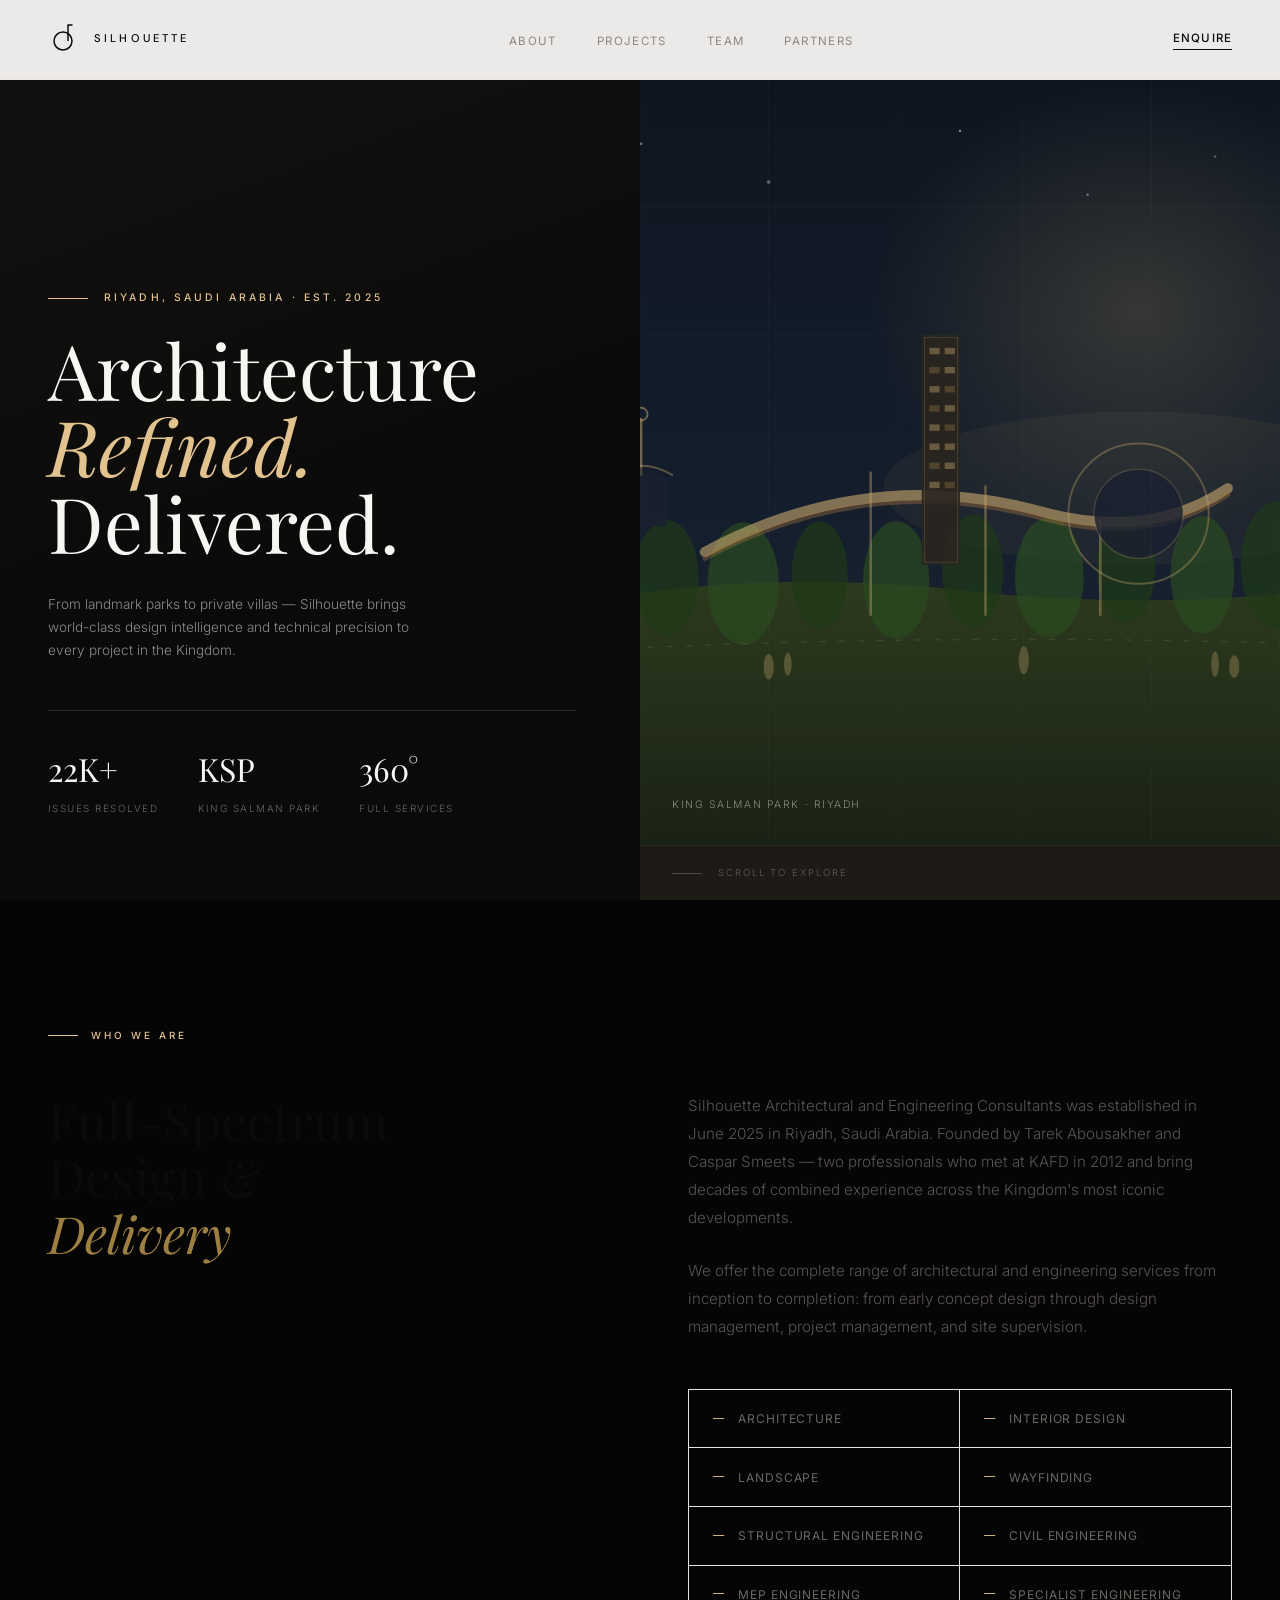
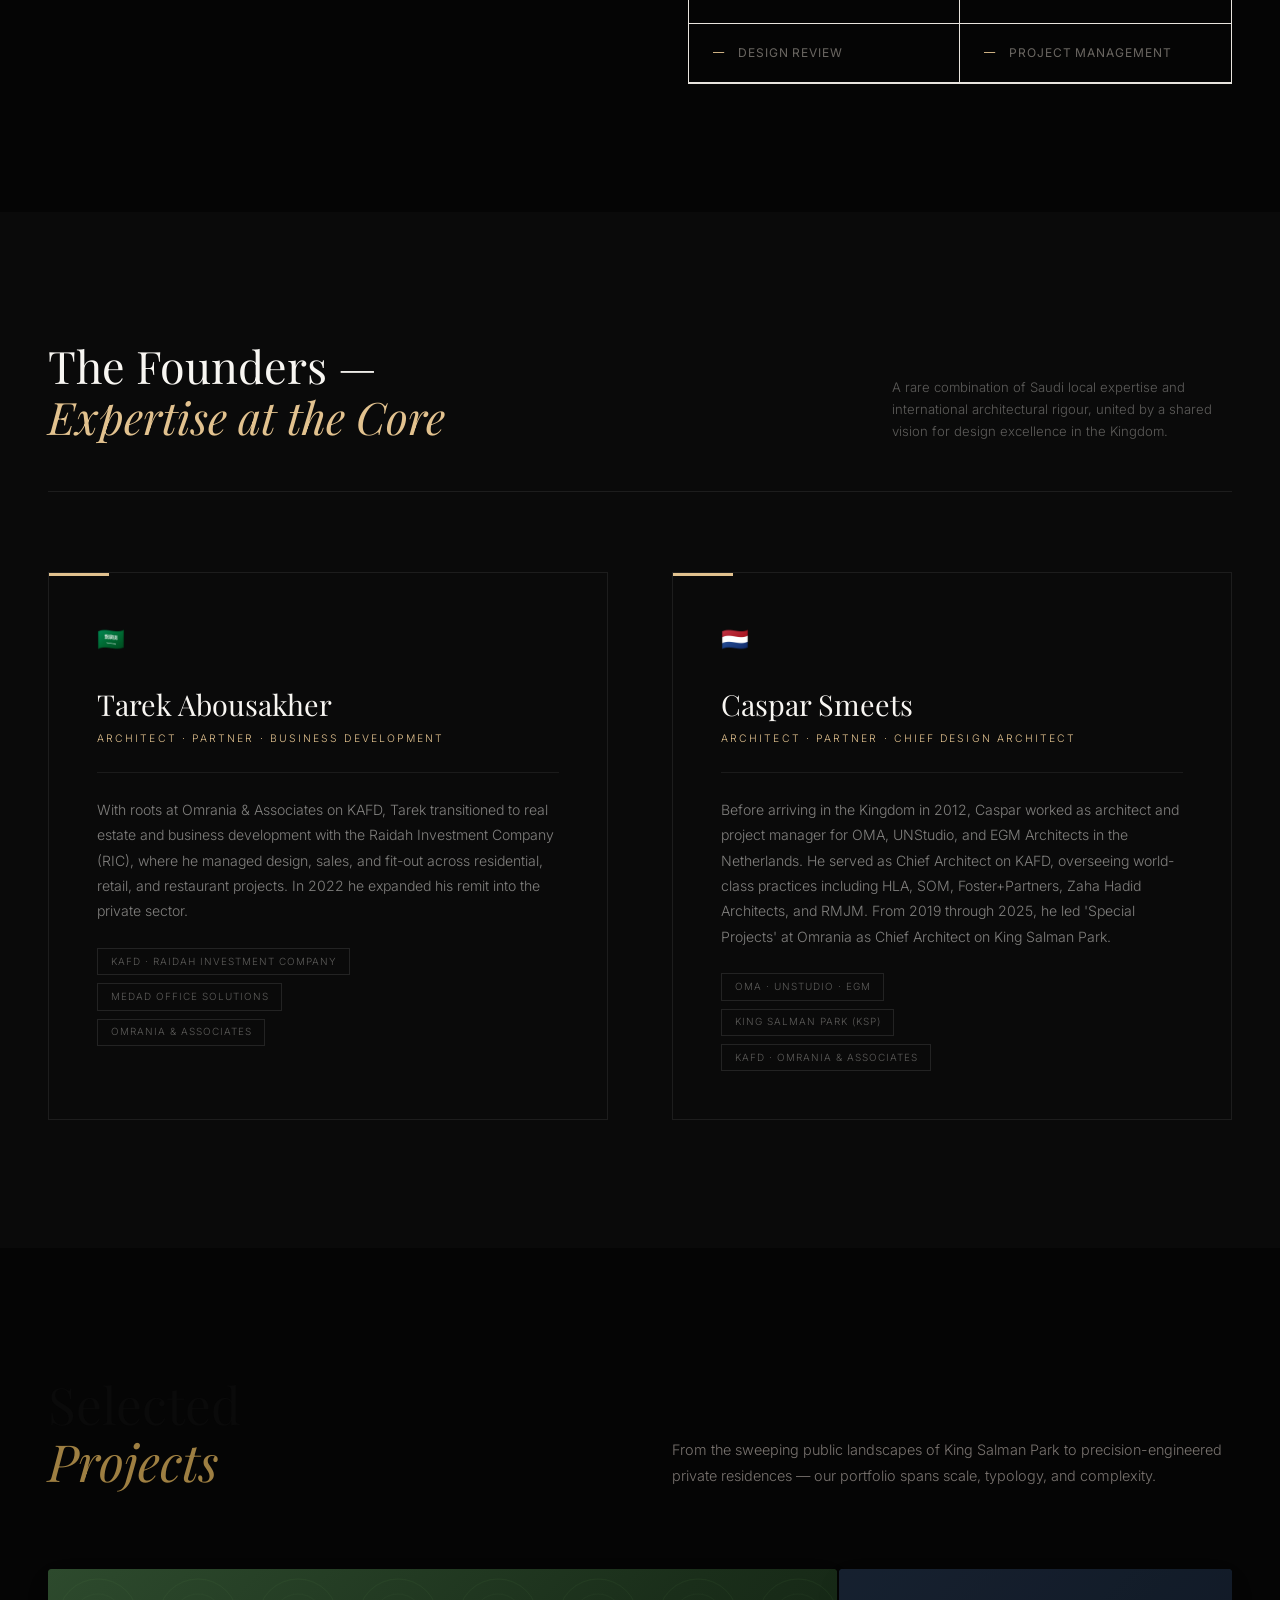
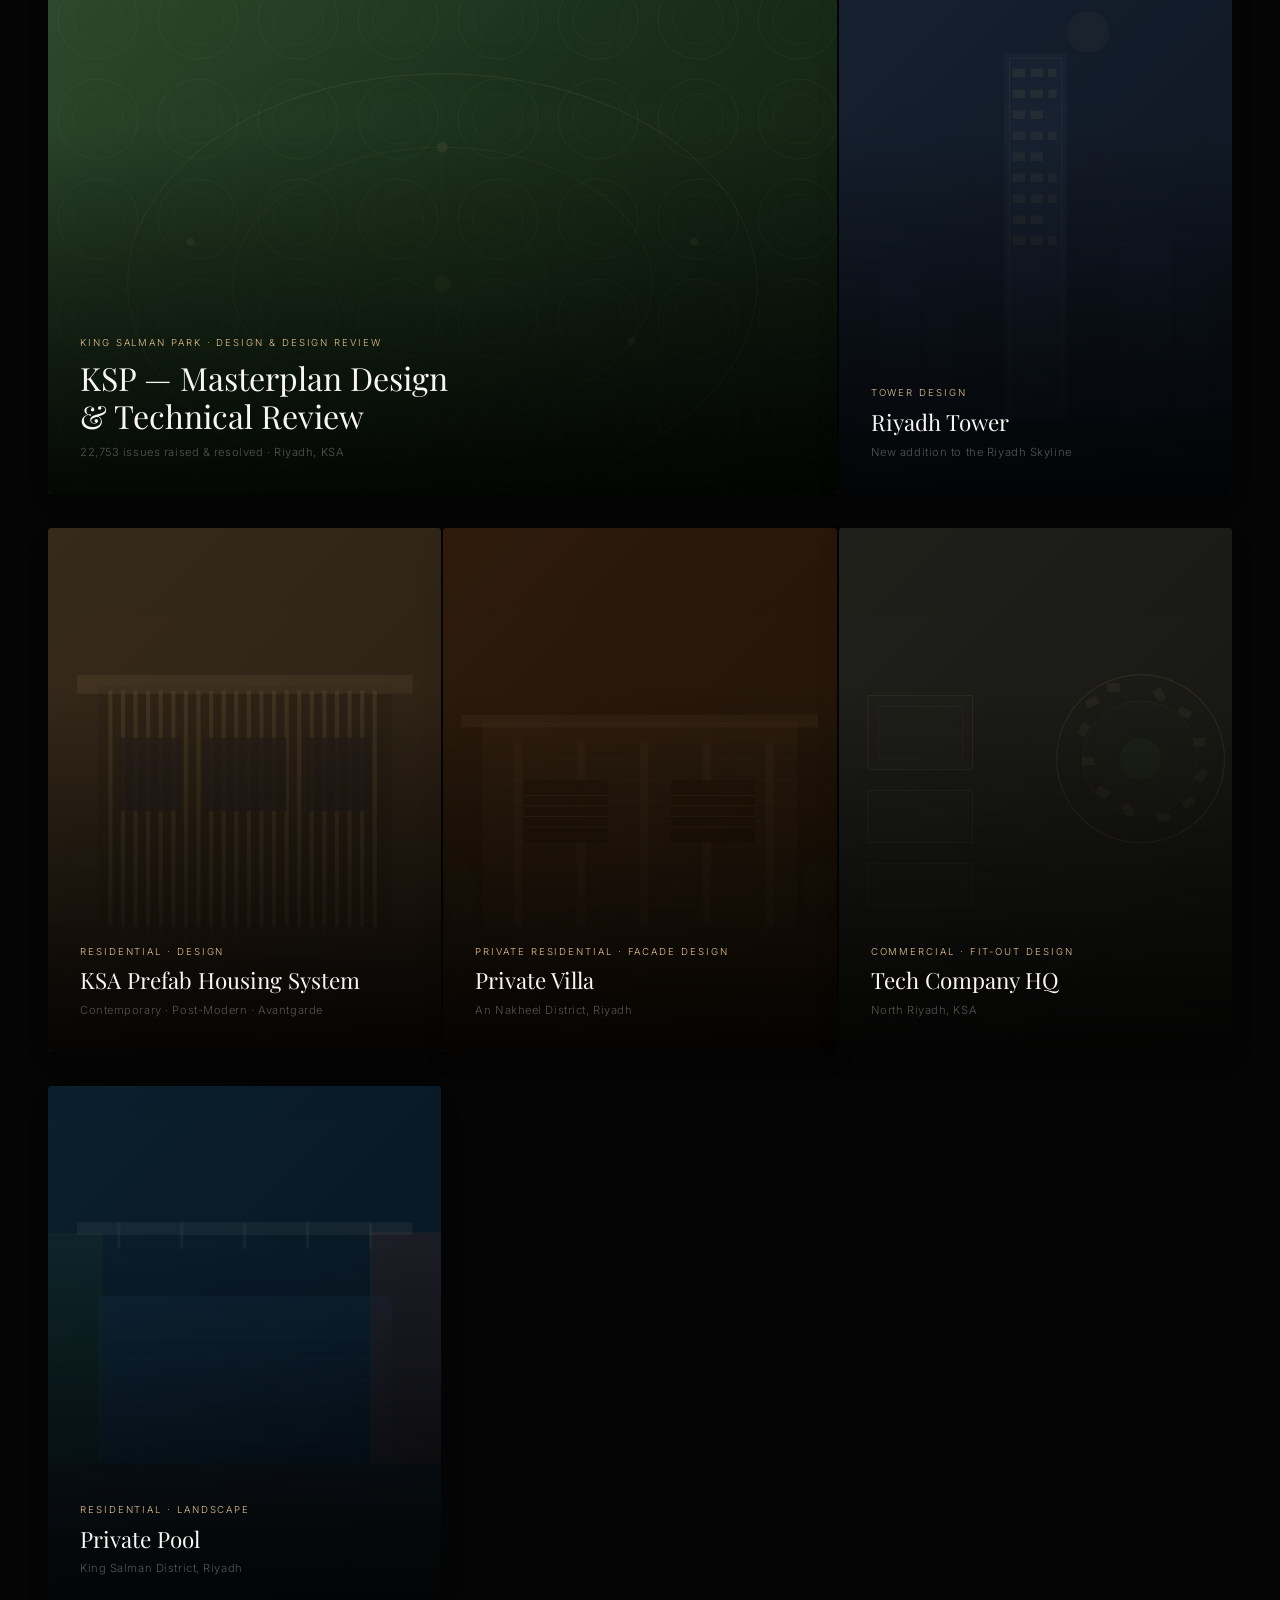
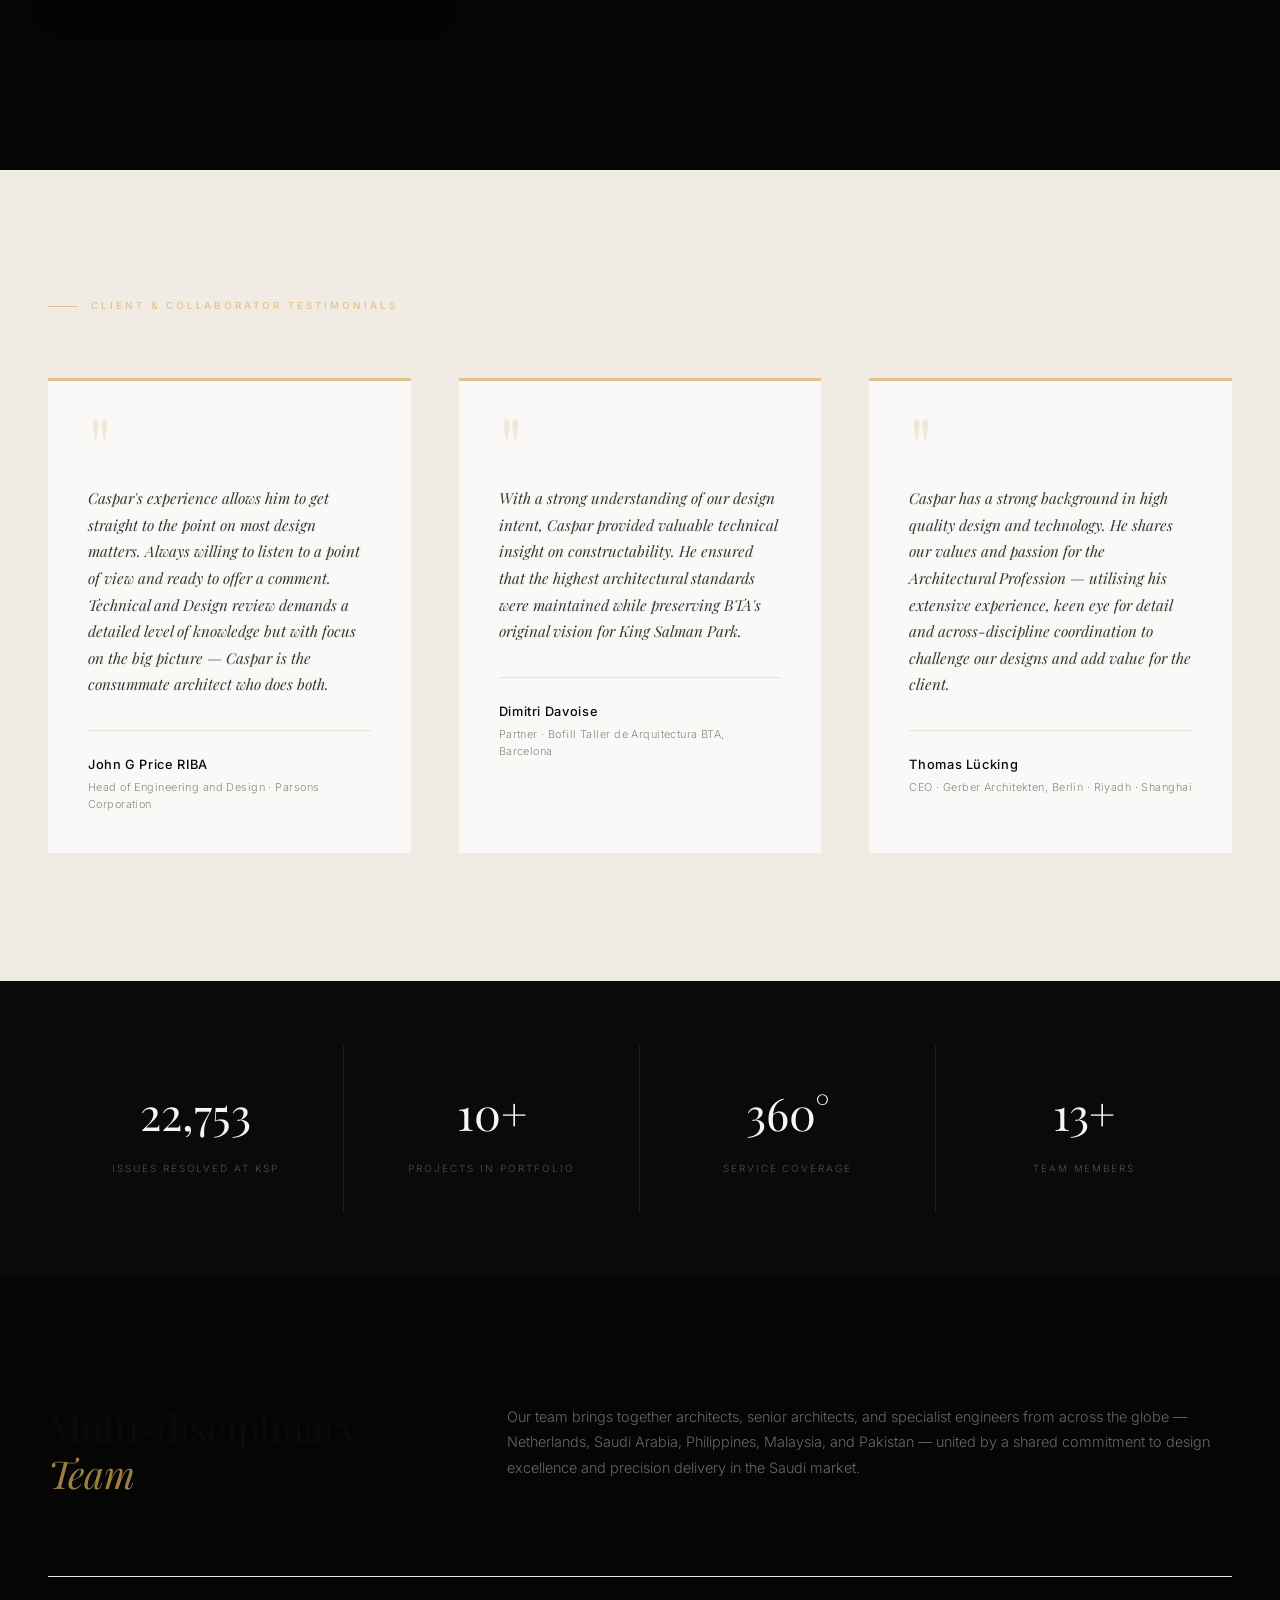
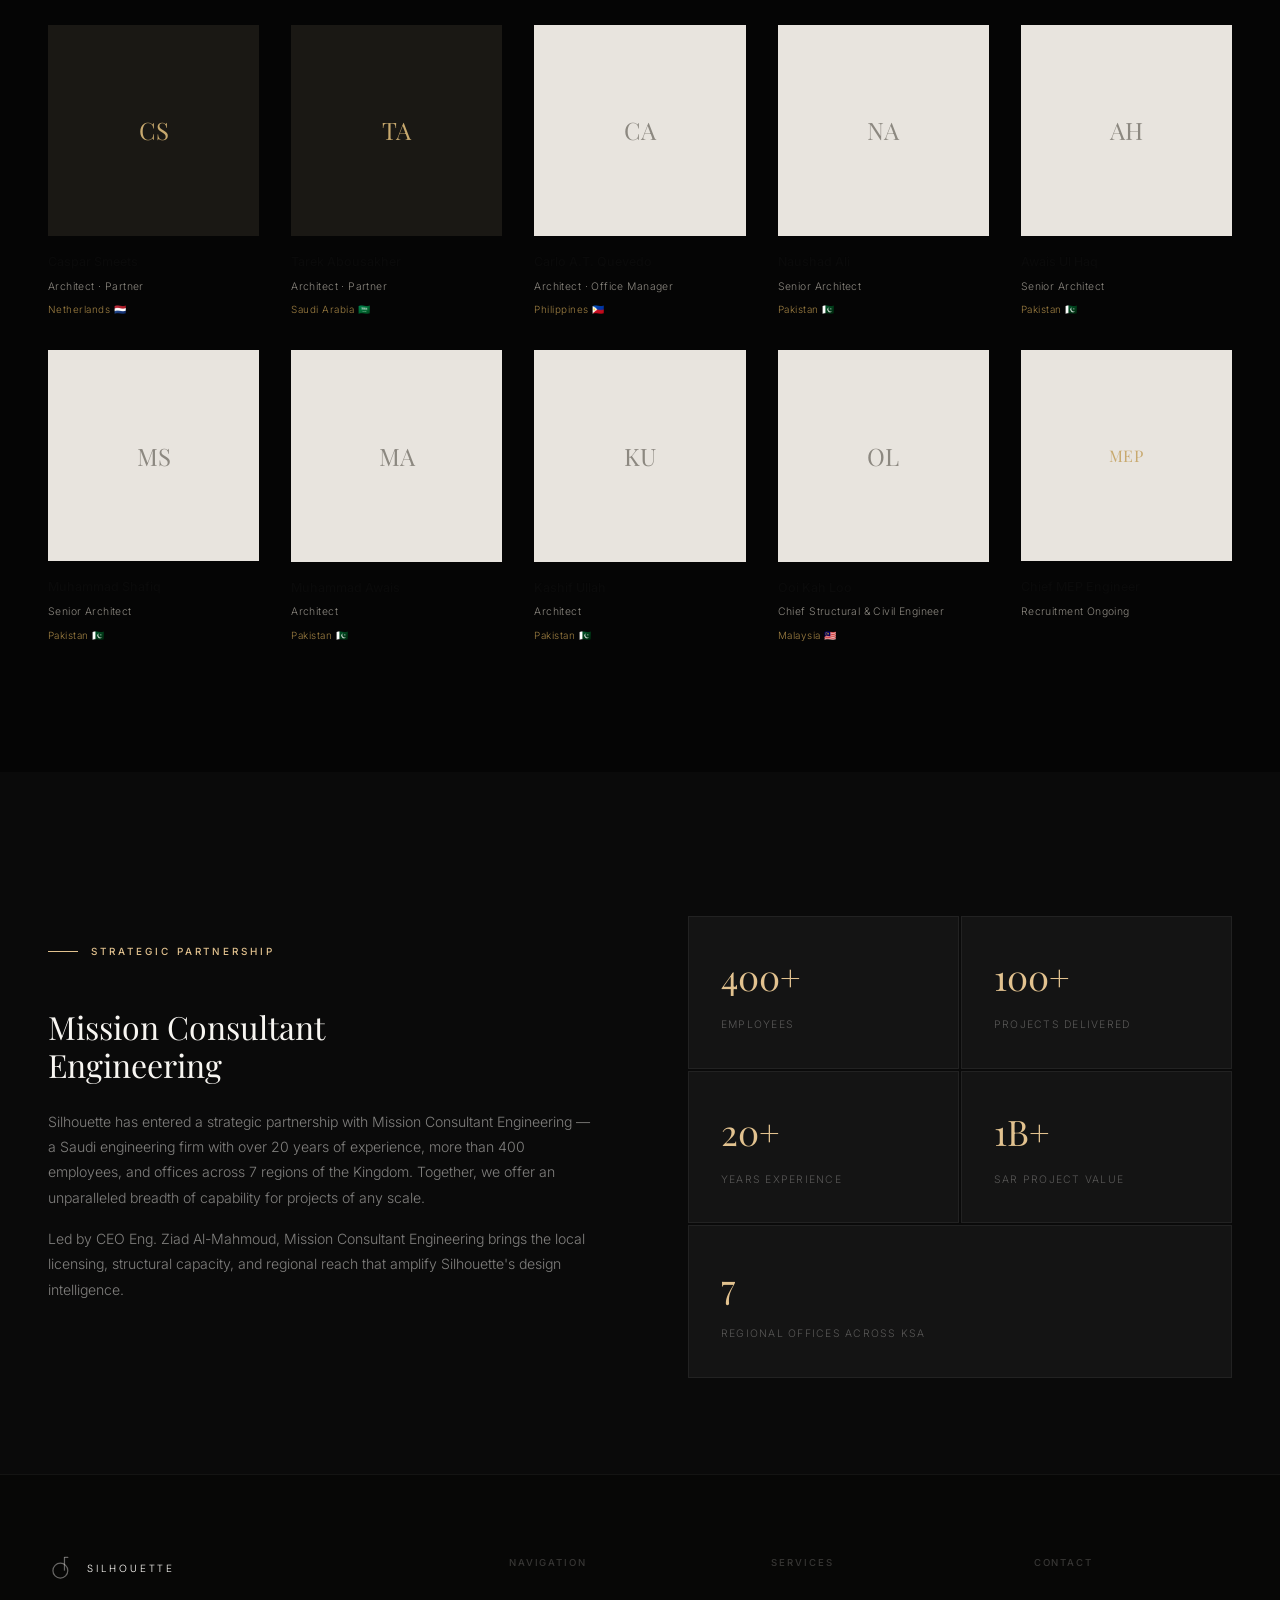
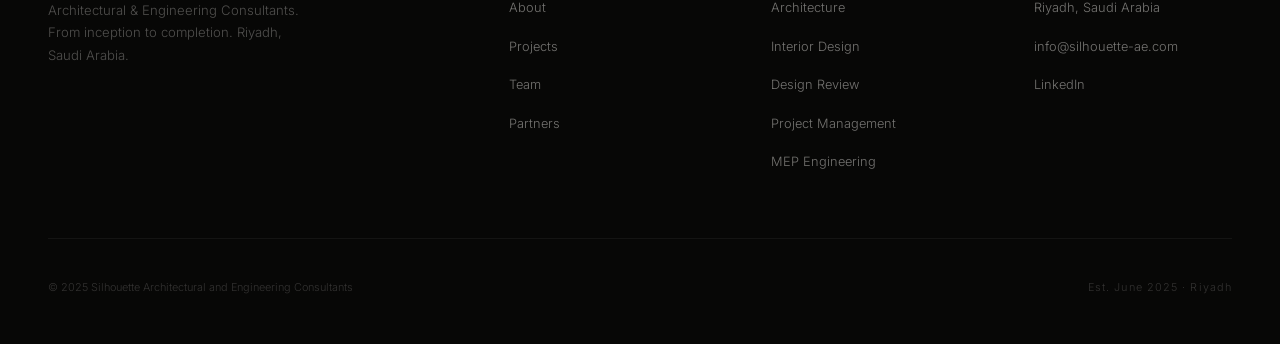
==== combined.html @ f6618fe6 "Save local progress" ====
﻿<!DOCTYPE html>
<html lang="en">
<head>
<meta charset="UTF-8">
<meta name="viewport" content="width=device-width, initial-scale=1.0">
<title>Silhouette — Architectural & Engineering Consultants</title>
<link href="https://fonts.googleapis.com/css2?family=Outfit:wght@300;400;600;800&family=Inter:wght@300;400;500;600&display=swap" rel="stylesheet">

<link rel="preconnect" href="https://fonts.googleapis.com">
<link rel="preconnect" href="https://fonts.gstatic.com" crossorigin>
<link href="https://fonts.googleapis.com/css2?family=Playfair+Display:ital,wght@0,400;0,600;0,700;1,400&family=DM+Sans:wght@300;400;500&family=DM+Serif+Display:ital@0;1&display=swap" rel="stylesheet">
<style>
  :root {
    --black: #0a0a0a;
    --white: #f8f6f2;
    --warm-white: #faf9f7;
    --mid: #8c8880;
    --accent: #c8a96e;
    --accent-dark: #9e7f42;
    --light-border: #e8e4de;
    --text: #1a1814;
  }

  *, *::before, *::after { box-sizing: border-box; margin: 0; padding: 0; }

  html { scroll-behavior: smooth; }

  body {
    background: var(--warm-white);
    color: var(--text);
    font-family: 'DM Sans', sans-serif;
    font-weight: 300;
    line-height: 1.6;
    overflow-x: hidden;
  }

  /* ─── NAV ─── */
  nav {
    position: fixed;
    top: 0; left: 0; right: 0;
    z-index: 100;
    display: flex;
    align-items: center;
    justify-content: space-between;
    padding: 1.4rem 3rem;
    background: rgba(250,249,247,0.94);
    backdrop-filter: blur(12px);
    border-bottom: 1px solid var(--light-border);
  }

  .nav-logo {
    display: flex;
    align-items: center;
    gap: 0.75rem;
    text-decoration: none;
  }

  .nav-logo-mark {
    width: 34px;
    height: 34px;
  }

  .nav-logo-text {
    font-family: 'DM Sans', sans-serif;
    font-size: 0.7rem;
    font-weight: 500;
    letter-spacing: 0.28em;
    text-transform: uppercase;
    color: var(--black);
  }

  .nav-links {
    display: flex;
    gap: 2.5rem;
    list-style: none;
  }

  .nav-links a {
    font-size: 0.72rem;
    font-weight: 400;
    letter-spacing: 0.12em;
    text-transform: uppercase;
    color: var(--mid);
    text-decoration: none;
    transition: color 0.2s;
  }

  .nav-links a:hover { color: var(--black); }

  .nav-cta {
    font-size: 0.72rem;
    font-weight: 500;
    letter-spacing: 0.1em;
    text-transform: uppercase;
    color: var(--black);
    text-decoration: none;
    border-bottom: 1px solid var(--black);
    padding-bottom: 1px;
    transition: opacity 0.2s;
  }

  .nav-cta:hover { opacity: 0.5; }

  /* ─── HERO ─── */
  .hero {
    min-height: 100vh;
    display: grid;
    grid-template-columns: 1fr 1fr;
    padding-top: 80px;
  }

  .hero-left {
    display: flex;
    flex-direction: column;
    justify-content: flex-end;
    padding: 5rem 4rem 5rem 3rem;
    background: var(--black);
    position: relative;
    overflow: hidden;
  }

  .hero-left-bg {
    position: absolute;
    inset: 0;
    background: 
      linear-gradient(160deg, #1a1714 0%, #0a0a0a 60%),
      url("data:image/svg+xml,%3Csvg width='60' height='60' viewBox='0 0 60 60' xmlns='http://www.w3.org/2000/svg'%3E%3Cg fill='none' fill-rule='evenodd'%3E%3Cg fill='%23c8a96e' fill-opacity='0.04'%3E%3Cpath d='M36 34v-4h-2v4h-4v2h4v4h2v-4h4v-2h-4zm0-30V0h-2v4h-4v2h4v4h2V6h4V4h-4zM6 34v-4H4v4H0v2h4v4h2v-4h4v-2H6zM6 4V0H4v4H0v2h4v4h2V6h4V4H6z'/%3E%3C/g%3E%3C/g%3E%3C/svg%3E");
    opacity: 0.6;
  }

  .hero-eyebrow {
    font-size: 0.65rem;
    font-weight: 500;
    letter-spacing: 0.3em;
    text-transform: uppercase;
    color: var(--accent);
    margin-bottom: 1.5rem;
    position: relative;
    display: flex;
    align-items: center;
    gap: 1rem;
  }

  .hero-eyebrow::before {
    content: '';
    display: block;
    width: 40px;
    height: 1px;
    background: var(--accent);
  }

  .hero-title {
    font-family: 'Playfair Display', serif;
    font-size: clamp(3.5rem, 6vw, 5.5rem);
    font-weight: 400;
    line-height: 1.0;
    color: var(--white);
    position: relative;
    margin-bottom: 2rem;
  }

  .hero-title em {
    font-style: italic;
    color: var(--accent);
  }

  .hero-sub {
    font-size: 0.85rem;
    font-weight: 300;
    color: rgba(248,246,242,0.55);
    line-height: 1.7;
    max-width: 380px;
    position: relative;
    margin-bottom: 3rem;
  }

  .hero-stats {
    display: flex;
    gap: 2.5rem;
    position: relative;
    border-top: 1px solid rgba(200,169,110,0.2);
    padding-top: 2rem;
  }

  .stat-num {
    font-family: 'Playfair Display', serif;
    font-size: 2rem;
    font-weight: 400;
    color: var(--white);
    display: block;
  }

  .stat-label {
    font-size: 0.62rem;
    letter-spacing: 0.15em;
    text-transform: uppercase;
    color: rgba(248,246,242,0.4);
  }

  .hero-right {
    position: relative;
    overflow: hidden;
  }

  .hero-right-inner {
    width: 100%;
    height: 100%;
    background: #1e1b16;
    display: flex;
    flex-direction: column;
  }

  .hero-img-main {
    flex: 1;
    background: 
      linear-gradient(180deg, rgba(0,0,0,0.1) 0%, rgba(0,0,0,0.5) 100%),
      linear-gradient(135deg, #2a2419 0%, #3d3020 50%, #1a1410 100%);
    display: flex;
    align-items: flex-end;
    padding: 2rem;
    position: relative;
    overflow: hidden;
  }

  /* Architectural silhouette SVG as background */
  .hero-img-main::before {
    content: '';
    position: absolute;
    inset: 0;
    background: linear-gradient(160deg, #3d3020 0%, #1a1410 100%);
    opacity: 0.9;
  }

  .hero-img-svg {
    position: absolute;
    inset: 0;
    width: 100%;
    height: 100%;
    object-fit: cover;
  }

  .hero-img-caption {
    position: relative;
    z-index: 2;
    font-size: 0.65rem;
    letter-spacing: 0.15em;
    text-transform: uppercase;
    color: rgba(248,246,242,0.5);
  }

  .hero-scroll-hint {
    padding: 1.2rem 2rem;
    display: flex;
    align-items: center;
    gap: 1rem;
    border-top: 1px solid rgba(255,255,255,0.06);
  }

  .scroll-line {
    width: 30px;
    height: 1px;
    background: rgba(255,255,255,0.2);
  }

  .scroll-text {
    font-size: 0.6rem;
    letter-spacing: 0.2em;
    text-transform: uppercase;
    color: rgba(248,246,242,0.3);
  }

  /* ─── ABOUT ─── */
  .about-section {
    padding: 8rem 3rem;
    max-width: 1400px;
    margin: 0 auto;
  }

  .section-tag {
    font-size: 0.62rem;
    font-weight: 500;
    letter-spacing: 0.3em;
    text-transform: uppercase;
    color: var(--accent);
    display: flex;
    align-items: center;
    gap: 0.8rem;
    margin-bottom: 3rem;
  }

  .section-tag::before {
    content: '';
    width: 30px;
    height: 1px;
    background: var(--accent);
  }

  .about-grid {
    display: grid;
    grid-template-columns: 1fr 1fr;
    gap: 6rem;
    align-items: start;
  }

  .about-headline {
    font-family: 'Playfair Display', serif;
    font-size: clamp(2.5rem, 4vw, 3.8rem);
    font-weight: 400;
    line-height: 1.1;
    color: var(--black);
  }

  .about-headline em {
    font-style: italic;
    color: var(--accent-dark);
  }

  .about-body {
    font-size: 0.95rem;
    line-height: 1.85;
    color: #5a5450;
    margin-bottom: 1.5rem;
  }

  .about-services {
    margin-top: 3rem;
    display: grid;
    grid-template-columns: 1fr 1fr;
    gap: 0;
    border: 1px solid var(--light-border);
  }

  .service-item {
    padding: 1.2rem 1.5rem;
    border-bottom: 1px solid var(--light-border);
    font-size: 0.75rem;
    font-weight: 400;
    letter-spacing: 0.08em;
    text-transform: uppercase;
    color: #6b6762;
    display: flex;
    align-items: center;
    gap: 0.8rem;
    transition: background 0.2s, color 0.2s;
    cursor: default;
  }

  .service-item:nth-child(odd) { border-right: 1px solid var(--light-border); }

  .service-item:hover {
    background: var(--black);
    color: var(--white);
  }

  .service-item::before {
    content: '—';
    color: var(--accent);
    font-size: 0.7rem;
  }

  /* ─── FOUNDERS ─── */
  .founders-section {
    background: var(--black);
    padding: 8rem 3rem;
  }

  .founders-inner {
    max-width: 1400px;
    margin: 0 auto;
  }

  .founders-header {
    display: flex;
    justify-content: space-between;
    align-items: flex-end;
    margin-bottom: 5rem;
    border-bottom: 1px solid rgba(255,255,255,0.08);
    padding-bottom: 3rem;
  }

  .founders-headline {
    font-family: 'Playfair Display', serif;
    font-size: clamp(2rem, 3.5vw, 3rem);
    font-weight: 400;
    color: var(--white);
    line-height: 1.15;
  }

  .founders-headline em {
    font-style: italic;
    color: var(--accent);
  }

  .founders-grid {
    display: grid;
    grid-template-columns: 1fr 1fr;
    gap: 4rem;
  }

  .founder-card {
    border: 1px solid rgba(255,255,255,0.08);
    padding: 3rem;
    position: relative;
  }

  .founder-card::before {
    content: '';
    position: absolute;
    top: 0; left: 0;
    width: 60px;
    height: 3px;
    background: var(--accent);
  }

  .founder-flag {
    font-size: 1.4rem;
    margin-bottom: 1.5rem;
  }

  .founder-name {
    font-family: 'Playfair Display', serif;
    font-size: 1.8rem;
    font-weight: 400;
    color: var(--white);
    margin-bottom: 0.3rem;
  }

  .founder-title {
    font-size: 0.65rem;
    letter-spacing: 0.2em;
    text-transform: uppercase;
    color: var(--accent);
    margin-bottom: 1.5rem;
  }

  .founder-bio {
    font-size: 0.88rem;
    line-height: 1.8;
    color: rgba(248,246,242,0.5);
    border-top: 1px solid rgba(255,255,255,0.07);
    padding-top: 1.5rem;
  }

  .founder-highlights {
    margin-top: 1.5rem;
    display: flex;
    flex-direction: column;
    gap: 0.5rem;
  }

  .highlight-tag {
    display: inline-block;
    font-size: 0.62rem;
    letter-spacing: 0.1em;
    text-transform: uppercase;
    color: rgba(248,246,242,0.35);
    border: 1px solid rgba(255,255,255,0.1);
    padding: 0.3rem 0.8rem;
    width: fit-content;
  }

  /* ─── PROJECTS ─── */
  .projects-section {
    padding: 8rem 3rem;
    max-width: 1400px;
    margin: 0 auto;
  }

  .projects-header {
    display: grid;
    grid-template-columns: 1fr 1fr;
    gap: 4rem;
    align-items: end;
    margin-bottom: 5rem;
  }

  .projects-headline {
    font-family: 'Playfair Display', serif;
    font-size: clamp(2.5rem, 4vw, 3.5rem);
    font-weight: 400;
    line-height: 1.1;
    color: var(--black);
  }

  .projects-headline em {
    font-style: italic;
    color: var(--accent-dark);
  }

  .projects-intro {
    font-size: 0.9rem;
    line-height: 1.8;
    color: #7a7470;
    align-self: end;
  }

  .projects-grid {
    display: grid;
    grid-template-columns: repeat(3, 1fr);
    gap: 2px;
  }

  .project-card {
    position: relative;
    overflow: hidden;
    aspect-ratio: 3/4;
    cursor: pointer;
    background: var(--black);
  }

  .project-card.featured {
    grid-column: span 2;
    aspect-ratio: auto;
    min-height: 500px;
  }

  .project-bg {
    position: absolute;
    inset: 0;
    transition: transform 0.6s ease;
  }

  .project-card:hover .project-bg { transform: scale(1.04); }

  .project-overlay {
    position: absolute;
    inset: 0;
    background: linear-gradient(180deg, transparent 30%, rgba(0,0,0,0.85) 100%);
    display: flex;
    flex-direction: column;
    justify-content: flex-end;
    padding: 2rem;
  }

  .project-cat {
    font-size: 0.6rem;
    letter-spacing: 0.2em;
    text-transform: uppercase;
    color: var(--accent);
    margin-bottom: 0.5rem;
  }

  .project-name {
    font-family: 'Playfair Display', serif;
    font-size: 1.4rem;
    font-weight: 400;
    color: var(--white);
    line-height: 1.2;
    margin-bottom: 0.5rem;
  }

  .project-card.featured .project-name { font-size: 2rem; }

  .project-loc {
    font-size: 0.7rem;
    color: rgba(248,246,242,0.45);
    letter-spacing: 0.05em;
  }

  .project-arrow {
    position: absolute;
    top: 1.5rem;
    right: 1.5rem;
    width: 36px;
    height: 36px;
    border: 1px solid rgba(255,255,255,0.2);
    display: flex;
    align-items: center;
    justify-content: center;
    opacity: 0;
    transition: opacity 0.3s;
    color: white;
    font-size: 1rem;
  }

  .project-card:hover .project-arrow { opacity: 1; }

  /* Project background gradients */
  .bg-ksp { background: linear-gradient(135deg, #2d4a2d 0%, #1a2e1a 50%, #0d1a0d 100%); }
  .bg-prefab { background: linear-gradient(135deg, #3d3020 0%, #2a2015 100%); }
  .bg-tower { background: linear-gradient(135deg, #1a2535 0%, #0d151f 100%); }
  .bg-hq { background: linear-gradient(135deg, #252520 0%, #151512 100%); }
  .bg-villa { background: linear-gradient(135deg, #352010 0%, #201508 100%); }
  .bg-pool { background: linear-gradient(135deg, #0d2535 0%, #081520 100%); }

  /* Architectural pattern overlays */
  .bg-ksp::after {
    content: '';
    position: absolute;
    inset: 0;
    background: url("data:image/svg+xml,%3Csvg xmlns='http://www.w3.org/2000/svg' width='100' height='100' viewBox='0 0 100 100'%3E%3Ccircle cx='50' cy='50' r='40' fill='none' stroke='rgba(100,160,80,0.08)' stroke-width='1'/%3E%3Ccircle cx='50' cy='50' r='25' fill='none' stroke='rgba(100,160,80,0.05)' stroke-width='1'/%3E%3C/svg%3E");
  }

  /* ─── TESTIMONIALS ─── */
  .testimonials-section {
    background: #f0ece4;
    padding: 8rem 3rem;
  }

  .testimonials-inner {
    max-width: 1400px;
    margin: 0 auto;
  }

  .testimonials-grid {
    display: grid;
    grid-template-columns: repeat(3, 1fr);
    gap: 3rem;
    margin-top: 4rem;
  }

  .testimonial-card {
    background: var(--warm-white);
    padding: 2.5rem;
    border-top: 3px solid var(--accent);
    position: relative;
  }

  .quote-mark {
    font-family: 'Playfair Display', serif;
    font-size: 5rem;
    line-height: 0.6;
    color: var(--accent);
    opacity: 0.3;
    margin-bottom: 1rem;
    display: block;
  }

  .testimonial-text {
    font-family: 'Playfair Display', serif;
    font-size: 0.95rem;
    font-style: italic;
    line-height: 1.75;
    color: #3a3630;
    margin-bottom: 2rem;
  }

  .testimonial-author {
    display: flex;
    flex-direction: column;
    gap: 0.2rem;
    padding-top: 1.5rem;
    border-top: 1px solid var(--light-border);
  }

  .author-name {
    font-size: 0.8rem;
    font-weight: 500;
    color: var(--black);
    letter-spacing: 0.05em;
  }

  .author-role {
    font-size: 0.68rem;
    color: var(--mid);
    letter-spacing: 0.04em;
  }

  /* ─── STATS BAR ─── */
  .stats-bar {
    background: var(--black);
    padding: 4rem 3rem;
    display: grid;
    grid-template-columns: repeat(4, 1fr);
    gap: 0;
    max-width: 100%;
  }

  .stats-bar-item {
    padding: 2rem 3rem;
    border-right: 1px solid rgba(255,255,255,0.07);
    text-align: center;
  }

  .stats-bar-item:last-child { border-right: none; }

  .stats-bar-num {
    font-family: 'Playfair Display', serif;
    font-size: 2.8rem;
    font-weight: 400;
    color: var(--white);
    display: block;
    margin-bottom: 0.3rem;
  }

  .stats-bar-label {
    font-size: 0.62rem;
    letter-spacing: 0.2em;
    text-transform: uppercase;
    color: rgba(248,246,242,0.3);
  }

  /* ─── TEAM ─── */
  .team-section {
    padding: 8rem 3rem;
    max-width: 1400px;
    margin: 0 auto;
  }

  .team-intro-grid {
    display: grid;
    grid-template-columns: 1fr 2fr;
    gap: 6rem;
    margin-bottom: 5rem;
  }

  .team-headline {
    font-family: 'Playfair Display', serif;
    font-size: clamp(2rem, 3vw, 2.8rem);
    font-weight: 400;
    line-height: 1.2;
    color: var(--black);
  }

  .team-headline em {
    font-style: italic;
    color: var(--accent-dark);
  }

  .team-body {
    font-size: 0.9rem;
    line-height: 1.8;
    color: #6b6762;
    align-self: start;
  }

  .team-list {
    display: grid;
    grid-template-columns: repeat(5, 1fr);
    gap: 2rem;
    border-top: 1px solid var(--light-border);
    padding-top: 3rem;
  }

  .team-member {
    display: flex;
    flex-direction: column;
    gap: 0.5rem;
  }

  .member-avatar {
    width: 100%;
    aspect-ratio: 1;
    background: #e8e4de;
    margin-bottom: 0.5rem;
    display: flex;
    align-items: center;
    justify-content: center;
    font-family: 'Playfair Display', serif;
    font-size: 1.5rem;
    color: var(--mid);
    position: relative;
    overflow: hidden;
  }

  .member-avatar::after {
    content: '';
    position: absolute;
    bottom: 0; left: 0; right: 0;
    height: 3px;
    background: var(--accent);
    transform: scaleX(0);
    transition: transform 0.3s;
    transform-origin: left;
  }

  .team-member:hover .member-avatar::after { transform: scaleX(1); }

  .member-name {
    font-size: 0.78rem;
    font-weight: 500;
    color: var(--black);
  }

  .member-role {
    font-size: 0.65rem;
    color: var(--mid);
    letter-spacing: 0.04em;
    line-height: 1.4;
  }

  .member-country {
    font-size: 0.62rem;
    color: var(--accent-dark);
    letter-spacing: 0.05em;
  }

  /* ─── PARTNERSHIP ─── */
  .partnership-section {
    background: var(--black);
    padding: 6rem 3rem;
  }

  .partnership-inner {
    max-width: 1400px;
    margin: 0 auto;
    display: grid;
    grid-template-columns: 1fr 1fr;
    gap: 6rem;
    align-items: center;
  }

  .partnership-text .section-tag { /* inherits */ }

  .partnership-headline {
    font-family: 'Playfair Display', serif;
    font-size: clamp(1.8rem, 2.5vw, 2.5rem);
    font-weight: 400;
    color: var(--white);
    line-height: 1.2;
    margin-bottom: 1.5rem;
    margin-top: 1rem;
  }

  .partnership-body {
    font-size: 0.88rem;
    line-height: 1.8;
    color: rgba(248,246,242,0.5);
  }

  .mission-stats {
    display: grid;
    grid-template-columns: 1fr 1fr;
    gap: 2px;
    margin-top: 3rem;
  }

  .mission-stat {
    background: rgba(255,255,255,0.04);
    padding: 2rem;
    border: 1px solid rgba(255,255,255,0.06);
    transition: background 0.2s;
  }

  .mission-stat:hover { background: rgba(200,169,110,0.08); }

  .mission-stat-num {
    font-family: 'Playfair Display', serif;
    font-size: 2.2rem;
    font-weight: 400;
    color: var(--accent);
    display: block;
    margin-bottom: 0.3rem;
  }

  .mission-stat-label {
    font-size: 0.65rem;
    letter-spacing: 0.12em;
    text-transform: uppercase;
    color: rgba(248,246,242,0.3);
  }

  /* ─── FOOTER ─── */
  footer {
    background: #070706;
    padding: 5rem 3rem 3rem;
    border-top: 1px solid rgba(255,255,255,0.05);
  }

  .footer-inner {
    max-width: 1400px;
    margin: 0 auto;
  }

  .footer-top {
    display: grid;
    grid-template-columns: 2fr 1fr 1fr 1fr;
    gap: 4rem;
    padding-bottom: 4rem;
    border-bottom: 1px solid rgba(255,255,255,0.05);
    margin-bottom: 2.5rem;
  }

  .footer-brand-name {
    font-family: 'DM Sans', sans-serif;
    font-size: 0.65rem;
    letter-spacing: 0.28em;
    text-transform: uppercase;
    color: var(--white);
    margin-bottom: 1rem;
    display: flex;
    align-items: center;
    gap: 0.7rem;
  }

  .footer-tagline {
    font-size: 0.82rem;
    line-height: 1.7;
    color: rgba(248,246,242,0.3);
    max-width: 260px;
  }

  .footer-col-title {
    font-size: 0.6rem;
    font-weight: 500;
    letter-spacing: 0.2em;
    text-transform: uppercase;
    color: rgba(248,246,242,0.2);
    margin-bottom: 1.5rem;
  }

  .footer-links {
    list-style: none;
    display: flex;
    flex-direction: column;
    gap: 0.8rem;
  }

  .footer-links a {
    font-size: 0.8rem;
    color: rgba(248,246,242,0.45);
    text-decoration: none;
    transition: color 0.2s;
  }

  .footer-links a:hover { color: var(--white); }

  .footer-bottom {
    display: flex;
    justify-content: space-between;
    align-items: center;
  }

  .footer-copy {
    font-size: 0.68rem;
    color: rgba(248,246,242,0.18);
  }

  .footer-est {
    font-size: 0.68rem;
    color: rgba(248,246,242,0.18);
    letter-spacing: 0.1em;
  }

  /* ─── DIVIDER ELEMENT ─── */
  .h-divider {
    width: 100%;
    height: 1px;
    background: var(--light-border);
    margin: 5rem 0;
  }

  /* ─── LOGO MARK SVG ─── */
  .silhouette-mark path { transition: fill 0.2s; }

  /* ─── SCROLL ANIMATIONS ─── */
  .fade-up {
    opacity: 0;
    transform: translateY(30px);
    transition: opacity 0.7s ease, transform 0.7s ease;
  }
  .fade-up.visible {
    opacity: 1;
    transform: translateY(0);
  }
  .fade-up:nth-child(2) { transition-delay: 0.1s; }
  .fade-up:nth-child(3) { transition-delay: 0.2s; }
  .fade-up:nth-child(4) { transition-delay: 0.3s; }
:root {
    --bg-dark: #050505;
    --text-light: #F5F5F0;
    --text-dim: #888888;
    --modal-bg: #F8F8F8;
    --modal-text: #111111;
    --accent: #E2C28F; /* Subtle gold/architectural accent */
    --font-heading: 'Outfit', sans-serif;
    --font-body: 'Inter', sans-serif;
    
    --transition-slow: 0.8s cubic-bezier(0.16, 1, 0.3, 1);
    --transition-med: 0.5s cubic-bezier(0.16, 1, 0.3, 1);
}

* {
    margin: 0;
    padding: 0;
    box-sizing: border-box;
}

body, html {
    width: 100%;
    height: 100%;
    
    font-family: var(--font-body);
    background-color: var(--bg-dark);
    color: var(--text-light);
    -webkit-font-smoothing: antialiased;
}

/* Background Slideshow */
#slideshow-container {
    position: absolute;
    top: 0;
    left: 0;
    width: 100%;
    height: 100%;
    z-index: 0;
    pointer-events: none;
    background-color: var(--bg-dark);
}

#slideshow-container::after {
    content: '';
    position: absolute;
    top: 0;
    left: 0;
    width: 100%;
    height: 100%;
    background: rgba(0, 0, 0, 0.4);
    z-index: 1;
}

.slide-item {
    position: absolute;
    top: 0;
    left: 0;
    width: 100%;
    height: 100%;
    opacity: 0;
    transition: opacity 1.5s ease-in-out;
    z-index: 0;
}

.slide-item.active {
    opacity: 1;
}

img.slide-item {
    object-fit: cover;
}

.bg-pie-chart-wrapper {
    display: flex;
    align-items: center;
    justify-content: center;
}

/* Main Landing View (4 Corners) */
.landing-view {
    position: relative;
    z-index: 10;
    width: 100%;
    height: 100%;
    pointer-events: none; /* Let clicks pass through empty space */
}

.corner-top-left, .corner-top-right, .corner-bottom-left, .corner-bottom-right {
    position: absolute;
    pointer-events: auto; /* Re-enable clicks for content */
}

/* Top Left: Logo */
.corner-top-left {
    top: 3rem;
    left: 3rem;
}

.main-logo {
    height: 50px; /* Adjust based on logo proportions */
    width: auto;
    object-fit: contain;
}

/* Top Right: Slogan */
.corner-top-right {
    top: 3rem;
    right: 3rem;
    text-align: right;
}

.slogan-text {
    font-family: var(--font-heading);
    font-size: 1.1rem;
    line-height: 1.4;
    font-weight: 400;
    color: var(--text-light);
    letter-spacing: 2px;
}

/* Bottom Left: Location/Extra & Audio */
.corner-bottom-left {
    bottom: 3rem;
    left: 3rem;
    display: flex;
    flex-direction: column;
    gap: 1.5rem;
    align-items: flex-start;
}

.location-text {
    font-family: var(--font-body);
    font-size: 0.9rem;
    letter-spacing: 2px;
    color: rgba(255, 255, 255, 0.7);
    text-transform: uppercase;
}

.audio-toggle {
    background: transparent;
    border: none;
    color: var(--text-light);
    cursor: pointer;
    padding: 0;
    display: flex;
    align-items: center;
    justify-content: center;
    transition: opacity 0.3s ease;
    opacity: 0.6;
}

.audio-toggle:hover {
    opacity: 1;
}

.audio-icon.hidden {
    display: none;
}

/* Bottom Right: Navigation Links */
.corner-bottom-right {
    bottom: 3rem;
    right: 3rem;
}

.main-nav {
    display: flex;
    gap: 1.5rem;
}

.nav-btn {
    background: transparent;
    border: 1px solid rgba(255, 255, 255, 0.4);
    color: var(--text-light);
    font-family: var(--font-heading);
    font-size: 0.85rem;
    font-weight: 500;
    letter-spacing: 2px;
    padding: 1rem 2rem;
    cursor: pointer;
    text-transform: uppercase;
    transition: all var(--transition-med);
}

.nav-btn:hover {
    background: rgba(255, 255, 255, 0.1);
    border-color: rgba(255, 255, 255, 0.8);
}

/* Modal Overlay */
.modal-overlay {
    position: absolute;
    top: 0;
    left: 0;
    width: 100%;
    height: 100%;
    z-index: 100;
    visibility: hidden;
    transition: visibility 0s linear var(--transition-slow);
}

.modal-overlay.active {
    visibility: visible;
    transition-delay: 0s;
}

.modal-inner {
    position: absolute;
    top: 100%;
    left: 0;
    width: 100%;
    height: 100%;
    background-color: var(--modal-bg);
    color: var(--modal-text);
    transition: top var(--transition-slow);
    overflow-y: auto;
    overflow-x: hidden;
    box-shadow: 0 -20px 60px rgba(0,0,0,0.5);
}

.modal-overlay.active .modal-inner {
    top: 0;
}

.close-modal {
    position: absolute;
    top: 3rem;
    right: 4rem;
    background: none;
    border: none;
    color: var(--modal-text);
    cursor: pointer;
    z-index: 110;
    opacity: 0;
    transform: translateY(-20px) rotate(-90deg);
    transition: opacity var(--transition-med), transform var(--transition-med);
    transition-delay: 0s;
}

.close-modal:hover {
    transform: translateY(0) rotate(90deg) scale(1.1);
}

.modal-overlay.active .close-modal {
    opacity: 1;
    transform: translateY(0) rotate(0);
    transition-delay: 0.6s;
}

/* Modal Content Styles */
.modal-content {
    padding: 8rem 10% 6rem 10%;
    max-width: 1400px;
    margin: 0 auto;
    opacity: 0;
    transform: translateY(30px);
    transition: opacity var(--transition-slow), transform var(--transition-slow);
}

.modal-overlay.active .modal-content {
    opacity: 1;
    transform: translateY(0);
    transition-delay: 0.4s;
}

.section-title {
    font-family: var(--font-heading);
    font-size: clamp(2.5rem, 5vw, 5rem);
    font-weight: 800;
    margin-bottom: 2rem;
    line-height: 1.1;
    border-bottom: 2px solid var(--modal-text);
    padding-bottom: 1rem;
}

.content-grid {
    display: grid;
    grid-template-columns: repeat(12, 1fr);
    gap: 2rem;
    margin-top: 3rem;
}

.text-col {
    grid-column: span 5;
    font-size: 1.2rem;
    line-height: 1.6;
    color: #444;
}

.text-col h3 {
    font-family: var(--font-heading);
    font-size: 2rem;
    color: var(--modal-text);
    margin-bottom: 1rem;
}

.text-col p {
    margin-bottom: 1.5rem;
}

.visual-col {
    grid-column: 7 / -1;
}

.project-card {
    background: #fff;
    padding: 2rem;
    margin-bottom: 2rem;
    box-shadow: 0 10px 30px rgba(0,0,0,0.05);
    border-radius: 4px;
    transition: transform 0.3s ease;
}

.project-card:hover {
    transform: translateY(-5px);
}

.project-card h4 {
    font-family: var(--font-heading);
    font-size: 1.5rem;
    margin-bottom: 1rem;
}

.project-card p {
    color: #555;
    line-height: 1.6;
}

/* Team Grid */
.team-grid {
    display: grid;
    grid-template-columns: repeat(auto-fill, minmax(250px, 1fr));
    gap: 3rem 2rem;
    margin-top: 4rem;
}

.team-member {
    text-align: left;
}

.team-member h4 {
    font-family: var(--font-heading);
    font-size: 1.4rem;
    margin-bottom: 0.2rem;
}

.team-member p {
    color: #666;
    font-size: 1rem;
}

/* Responsive */
@media (max-width: 1024px) {
    .text-col, .visual-col {
        grid-column: span 12;
    }
    .landing-view {
        padding: 2rem;
    }
    .close-modal {
        top: 2rem;
        right: 2rem;
    }
}

/* Pie Chart Gallery */
.pie-chart {
    width: 250px;
    height: 250px;
    border-radius: 50%;
    position: relative;
    margin: 0 auto 2rem auto;
    box-shadow: 0 10px 30px rgba(0,0,0,0.1);
}
.pie-slice {
    position: absolute;
    top: 0;
    left: 0;
    width: 100%;
    height: 100%;
    border-radius: 50%;
    overflow: hidden;
}
.pie-slice-left {
    clip-path: polygon(0 0, 50% 0, 50% 100%, 0 100%);
}
.pie-slice-right {
    clip-path: polygon(50% 0, 100% 0, 100% 100%, 50% 100%);
}
.pie-slice img {
    width: 100%;
    height: 100%;
    object-fit: cover;
    transition: transform 0.5s ease;
}
.pie-slice:hover img {
    transform: scale(1.1);
}

.bg-pie-chart {
    width: 60vmin;
    height: 60vmin;
    max-width: 800px;
    max-height: 800px;
    margin: 0;
    border: none;
    box-shadow: 0 20px 60px rgba(0,0,0,0.5);
}

</style>
</head>
<body>

<!-- ─── NAVIGATION ─── -->
<nav>
  <a href="#" class="nav-logo">
    <svg class="nav-logo-mark silhouette-mark" width="34" height="34" viewBox="0 0 34 34" fill="none" xmlns="http://www.w3.org/2000/svg">
      <circle cx="15" cy="19" r="9" stroke="#0a0a0a" stroke-width="1.5" fill="none"/>
      <line x1="20" y1="3" x2="20" y2="19" stroke="#0a0a0a" stroke-width="1.5"/>
      <path d="M20 3 Q20 3 24 3" stroke="#0a0a0a" stroke-width="1.5" fill="none" stroke-linecap="round"/>
    </svg>
    <span class="nav-logo-text">Silhouette</span>
  </a>
  <ul class="nav-links">
    <li><a href="#about">About</a></li>
    <li><a href="#projects">Projects</a></li>
    <li><a href="#team">Team</a></li>
    <li><a href="#partnership">Partners</a></li>
  </ul>
  <a href="#contact" class="nav-cta">Enquire</a>
</nav>

<!-- ─── HERO ─── -->
<section class="hero">
  <div class="hero-left">
    <div class="hero-left-bg"></div>
    <span class="hero-eyebrow">Riyadh, Saudi Arabia · Est. 2025</span>
    <h1 class="hero-title">
      Architecture<br>
      <em>Refined.</em><br>
      Delivered.
    </h1>
    <p class="hero-sub">
      From landmark parks to private villas — Silhouette brings world-class design intelligence and technical precision to every project in the Kingdom.
    </p>
    <div class="hero-stats">
      <div>
        <span class="stat-num">22K+</span>
        <span class="stat-label">Issues Resolved</span>
      </div>
      <div>
        <span class="stat-num">KSP</span>
        <span class="stat-label">King Salman Park</span>
      </div>
      <div>
        <span class="stat-num">360°</span>
        <span class="stat-label">Full Services</span>
      </div>
    </div>
  </div>
  <div class="hero-right">
    <div class="hero-right-inner">
      <div class="hero-img-main">
        <!-- Architectural illustration as SVG -->
        <svg class="hero-img-svg" viewBox="0 0 700 600" xmlns="http://www.w3.org/2000/svg" preserveAspectRatio="xMidYMid slice">
          <!-- Sky gradient -->
          <defs>
            <linearGradient id="skyGrad" x1="0%" y1="0%" x2="0%" y2="100%">
              <stop offset="0%" style="stop-color:#0d1520;stop-opacity:1" />
              <stop offset="100%" style="stop-color:#1a2535;stop-opacity:1" />
            </linearGradient>
            <linearGradient id="groundGrad" x1="0%" y1="0%" x2="0%" y2="100%">
              <stop offset="0%" style="stop-color:#2d3a1e;stop-opacity:1" />
              <stop offset="100%" style="stop-color:#1a2215;stop-opacity:1" />
            </linearGradient>
            <linearGradient id="buildingGrad" x1="0%" y1="0%" x2="100%" y2="100%">
              <stop offset="0%" style="stop-color:#3d3020;stop-opacity:1" />
              <stop offset="100%" style="stop-color:#c8a96e;stop-opacity:0.6" />
            </linearGradient>
            <radialGradient id="sunGlow" cx="70%" cy="30%" r="30%">
              <stop offset="0%" style="stop-color:#c8a96e;stop-opacity:0.2" />
              <stop offset="100%" style="stop-color:#c8a96e;stop-opacity:0" />
            </radialGradient>
          </defs>
          
          <!-- Background -->
          <rect width="700" height="600" fill="url(#skyGrad)"/>
          <rect width="700" height="600" fill="url(#sunGlow)"/>
          
          <!-- Horizon glow -->
          <ellipse cx="490" cy="320" rx="200" ry="60" fill="#c8a96e" opacity="0.06"/>
          
          <!-- Stars -->
          <circle cx="100" cy="50" r="1" fill="white" opacity="0.4"/>
          <circle cx="200" cy="80" r="1.5" fill="white" opacity="0.3"/>
          <circle cx="350" cy="40" r="1" fill="white" opacity="0.5"/>
          <circle cx="550" cy="60" r="1" fill="white" opacity="0.3"/>
          <circle cx="620" cy="100" r="1.5" fill="white" opacity="0.4"/>
          <circle cx="80" cy="130" r="1" fill="white" opacity="0.25"/>
          <circle cx="450" cy="90" r="1" fill="white" opacity="0.35"/>
          
          <!-- KSP-inspired landscape: rolling park with architectural elements -->
          <!-- Ground / park area -->
          <path d="M0 420 Q175 380 350 400 Q525 420 700 390 L700 600 L0 600Z" fill="url(#groundGrad)"/>
          
          <!-- Trees line -->
          <g opacity="0.7">
            <ellipse cx="60" cy="400" rx="30" ry="50" fill="#2a4a20"/>
            <ellipse cx="120" cy="390" rx="25" ry="45" fill="#1e3a18"/>
            <ellipse cx="180" cy="395" rx="28" ry="48" fill="#2a4a20"/>
            <ellipse cx="240" cy="388" rx="22" ry="42" fill="#1e3a18"/>
            <ellipse cx="300" cy="392" rx="26" ry="46" fill="#2a4a20"/>
            <ellipse cx="360" cy="385" rx="24" ry="44" fill="#1e3a18"/>
            <ellipse cx="420" cy="390" rx="27" ry="47" fill="#2a4a20"/>
            <ellipse cx="480" cy="382" rx="23" ry="43" fill="#1e3a18"/>
            <ellipse cx="540" cy="388" rx="25" ry="46" fill="#2a4a20"/>
            <ellipse cx="600" cy="380" rx="30" ry="50" fill="#1e3a18"/>
            <ellipse cx="660" cy="385" rx="22" ry="42" fill="#2a4a20"/>
          </g>
          
          <!-- Bridge / loop bridge structure (KSP-inspired) -->
          <path d="M150 370 Q280 300 420 340 Q500 360 560 320" fill="none" stroke="#c8a96e" stroke-width="8" opacity="0.6" stroke-linecap="round"/>
          <path d="M150 375 Q280 305 420 345 Q500 365 560 325" fill="none" stroke="#a07040" stroke-width="4" opacity="0.4" stroke-linecap="round"/>
          <!-- Bridge supports -->
          <line x1="280" y1="307" x2="280" y2="420" stroke="#c8a96e" stroke-width="2" opacity="0.4"/>
          <line x1="370" y1="318" x2="370" y2="420" stroke="#c8a96e" stroke-width="2" opacity="0.4"/>
          <line x1="460" y1="345" x2="460" y2="420" stroke="#c8a96e" stroke-width="2" opacity="0.4"/>
          
          <!-- Circular building (KSP Hub) -->
          <circle cx="490" cy="340" r="55" fill="none" stroke="#c8a96e" stroke-width="1.5" opacity="0.35"/>
          <circle cx="490" cy="340" r="35" fill="#1a2030" opacity="0.8"/>
          <circle cx="490" cy="340" r="35" fill="none" stroke="#c8a96e" stroke-width="1" opacity="0.25"/>
          
          <!-- Tower (Riyadh Tower reference) -->
          <rect x="320" y="200" width="30" height="180" fill="#2a2520" opacity="0.9"/>
          <rect x="322" y="202" width="26" height="176" fill="none" stroke="#c8a96e" stroke-width="0.5" opacity="0.3"/>
          <!-- Tower windows -->
          <g opacity="0.4">
            <rect x="326" y="210" width="8" height="5" fill="#c8a96e"/>
            <rect x="338" y="210" width="8" height="5" fill="#c8a96e"/>
            <rect x="326" y="225" width="8" height="5" fill="#8a7040"/>
            <rect x="338" y="225" width="8" height="5" fill="#c8a96e"/>
            <rect x="326" y="240" width="8" height="5" fill="#c8a96e"/>
            <rect x="338" y="240" width="8" height="5" fill="#8a7040"/>
            <rect x="326" y="255" width="8" height="5" fill="#8a7040"/>
            <rect x="338" y="255" width="8" height="5" fill="#c8a96e"/>
            <rect x="326" y="270" width="8" height="5" fill="#c8a96e"/>
            <rect x="338" y="270" width="8" height="5" fill="#8a7040"/>
            <rect x="326" y="285" width="8" height="5" fill="#c8a96e"/>
            <rect x="338" y="285" width="8" height="5" fill="#c8a96e"/>
            <rect x="326" y="300" width="8" height="5" fill="#8a7040"/>
            <rect x="338" y="300" width="8" height="5" fill="#c8a96e"/>
            <rect x="326" y="315" width="8" height="5" fill="#c8a96e"/>
            <rect x="338" y="315" width="8" height="5" fill="#8a7040"/>
          </g>
          
          <!-- Mosque structure reference -->
          <path d="M80 350 L80 310 L120 310 L120 350Z" fill="#1a2030" opacity="0.85"/>
          <path d="M100 310 L100 280 Q100 270 100 265" fill="none" stroke="#c8a96e" stroke-width="2" opacity="0.5"/>
          <circle cx="100" cy="262" r="5" fill="none" stroke="#c8a96e" stroke-width="1.5" opacity="0.5"/>
          <path d="M75 310 Q100 295 125 310" fill="none" stroke="#c8a96e" stroke-width="1.5" opacity="0.4"/>
          <path d="M83 310 Q100 298 117 310" fill="#1a2030" opacity="0.5"/>
          
          <!-- Path / walkway -->
          <path d="M0 450 Q350 430 700 445" fill="none" stroke="#c8a96e" stroke-width="1" opacity="0.15" stroke-dasharray="5,10"/>
          
          <!-- Foreground figures (silhouette people) -->
          <g opacity="0.3" fill="#c8a96e">
            <ellipse cx="200" cy="460" rx="4" ry="10" />
            <ellipse cx="215" cy="458" rx="3" ry="9" />
            <ellipse cx="400" cy="455" rx="4" ry="11" />
            <ellipse cx="550" cy="458" rx="3" ry="10" />
            <ellipse cx="565" cy="460" rx="4" ry="9" />
          </g>
          
          <!-- Subtle grid overlay -->
          <g opacity="0.03" stroke="white" stroke-width="0.5">
            <line x1="0" y1="100" x2="700" y2="100"/>
            <line x1="0" y1="200" x2="700" y2="200"/>
            <line x1="0" y1="300" x2="700" y2="300"/>
            <line x1="100" y1="0" x2="100" y2="600"/>
            <line x1="200" y1="0" x2="200" y2="600"/>
            <line x1="300" y1="0" x2="300" y2="600"/>
            <line x1="400" y1="0" x2="400" y2="600"/>
            <line x1="500" y1="0" x2="500" y2="600"/>
            <line x1="600" y1="0" x2="600" y2="600"/>
          </g>
        </svg>
        <span class="hero-img-caption">King Salman Park · Riyadh</span>
      </div>
      <div class="hero-scroll-hint">
        <div class="scroll-line"></div>
        <span class="scroll-text">Scroll to explore</span>
      </div>
    </div>
  </div>
</section>

<!-- ─── ABOUT ─── -->
<section class="about-section" id="about">
  <span class="section-tag">Who We Are</span>
  <div class="about-grid">
    <div>
      <h2 class="about-headline">
        Full-Spectrum<br>
        Design &<br>
        <em>Delivery</em>
      </h2>
    </div>
    <div>
      <p class="about-body">
        Silhouette Architectural and Engineering Consultants was established in June 2025 in Riyadh, Saudi Arabia. Founded by Tarek Abousakher and Caspar Smeets — two professionals who met at KAFD in 2012 and bring decades of combined experience across the Kingdom's most iconic developments.
      </p>
      <p class="about-body">
        We offer the complete range of architectural and engineering services from inception to completion: from early concept design through design management, project management, and site supervision.
      </p>
      <div class="about-services">
        <div class="service-item">Architecture</div>
        <div class="service-item">Interior Design</div>
        <div class="service-item">Landscape</div>
        <div class="service-item">Wayfinding</div>
        <div class="service-item">Structural Engineering</div>
        <div class="service-item">Civil Engineering</div>
        <div class="service-item">MEP Engineering</div>
        <div class="service-item">Specialist Engineering</div>
        <div class="service-item">Design Review</div>
        <div class="service-item">Project Management</div>
      </div>
    </div>
  </div>
</section>

<!-- ─── FOUNDERS ─── -->
<section class="founders-section">
  <div class="founders-inner">
    <div class="founders-header">
      <h2 class="founders-headline">
        The Founders —<br>
        <em>Expertise at the Core</em>
      </h2>
      <p style="font-size:0.82rem; color:rgba(248,246,242,0.35); max-width:340px; line-height:1.7;">
        A rare combination of Saudi local expertise and international architectural rigour, united by a shared vision for design excellence in the Kingdom.
      </p>
    </div>
    <div class="founders-grid">
      <div class="founder-card">
        <div class="founder-flag">🇸🇦</div>
        <h3 class="founder-name">Tarek Abousakher</h3>
        <div class="founder-title">Architect · Partner · Business Development</div>
        <p class="founder-bio">
          With roots at Omrania & Associates on KAFD, Tarek transitioned to real estate and business development with the Raidah Investment Company (RIC), where he managed design, sales, and fit-out across residential, retail, and restaurant projects. In 2022 he expanded his remit into the private sector.
        </p>
        <div class="founder-highlights">
          <span class="highlight-tag">KAFD · Raidah Investment Company</span>
          <span class="highlight-tag">Medad Office Solutions</span>
          <span class="highlight-tag">Omrania & Associates</span>
        </div>
      </div>
      <div class="founder-card">
        <div class="founder-flag">🇳🇱</div>
        <h3 class="founder-name">Caspar Smeets</h3>
        <div class="founder-title">Architect · Partner · Chief Design Architect</div>
        <p class="founder-bio">
          Before arriving in the Kingdom in 2012, Caspar worked as architect and project manager for OMA, UNStudio, and EGM Architects in the Netherlands. He served as Chief Architect on KAFD, overseeing world-class practices including HLA, SOM, Foster+Partners, Zaha Hadid Architects, and RMJM. From 2019 through 2025, he led 'Special Projects' at Omrania as Chief Architect on King Salman Park.
        </p>
        <div class="founder-highlights">
          <span class="highlight-tag">OMA · UNStudio · EGM</span>
          <span class="highlight-tag">King Salman Park (KSP)</span>
          <span class="highlight-tag">KAFD · Omrania & Associates</span>
        </div>
      </div>
    </div>
  </div>
</section>

<!-- ─── PROJECTS ─── -->
<section class="projects-section" id="projects">
  <div class="projects-header">
    <h2 class="projects-headline">
      Selected<br>
      <em>Projects</em>
    </h2>
    <p class="projects-intro">
      From the sweeping public landscapes of King Salman Park to precision-engineered private residences — our portfolio spans scale, typology, and complexity.
    </p>
  </div>
  <div class="projects-grid">

    <!-- KSP – Featured -->
    <div class="project-card featured" style="background:#1a2e1a;">
      <div class="project-bg bg-ksp" style="inset:0; position:absolute;"></div>
      <svg style="position:absolute;inset:0;width:100%;height:100%;opacity:0.18;" viewBox="0 0 800 500" preserveAspectRatio="xMidYMid slice" xmlns="http://www.w3.org/2000/svg">
        <defs>
          <radialGradient id="pg" cx="50%" cy="60%" r="50%">
            <stop offset="0%" style="stop-color:#4a8a30;stop-opacity:0.3"/>
            <stop offset="100%" style="stop-color:#1a2e1a;stop-opacity:0"/>
          </radialGradient>
        </defs>
        <rect width="800" height="500" fill="url(#pg)"/>
        <ellipse cx="400" cy="300" rx="300" ry="200" fill="none" stroke="#c8a96e" stroke-width="1" opacity="0.5"/>
        <ellipse cx="400" cy="300" rx="200" ry="130" fill="none" stroke="#c8a96e" stroke-width="1" opacity="0.35"/>
        <ellipse cx="400" cy="300" rx="100" ry="65" fill="none" stroke="#c8a96e" stroke-width="1" opacity="0.2"/>
        <line x1="100" y1="300" x2="700" y2="300" stroke="#c8a96e" stroke-width="0.5" opacity="0.2"/>
        <line x1="400" y1="100" x2="400" y2="500" stroke="#c8a96e" stroke-width="0.5" opacity="0.2"/>
        <circle cx="400" cy="300" r="8" fill="#c8a96e" opacity="0.4"/>
        <g fill="none" stroke="#c8a96e" stroke-width="0.5" opacity="0.2">
          <line x1="400" y1="170" x2="220" y2="355"/>
          <line x1="400" y1="170" x2="580" y2="355"/>
          <line x1="400" y1="170" x2="160" y2="260"/>
          <line x1="400" y1="170" x2="640" y2="260"/>
          <line x1="400" y1="170" x2="400" y2="500"/>
        </g>
        <g fill="#c8a96e" opacity="0.5">
          <circle cx="220" cy="355" r="4"/>
          <circle cx="580" cy="355" r="4"/>
          <circle cx="160" cy="260" r="4"/>
          <circle cx="640" cy="260" r="4"/>
          <circle cx="400" cy="170" r="5"/>
        </g>
      </svg>
      <div class="project-overlay">
        <span class="project-cat">King Salman Park · Design & Design Review</span>
        <h3 class="project-name">KSP — Masterplan Design<br>& Technical Review</h3>
        <p class="project-loc">22,753 issues raised & resolved · Riyadh, KSA</p>
      </div>
      <div class="project-arrow">↗</div>
    </div>

    <!-- Riyadh Tower -->
    <div class="project-card" style="background:#1a2535;">
      <div class="project-bg bg-tower" style="position:absolute;inset:0;"></div>
      <svg style="position:absolute;inset:0;width:100%;height:100%;opacity:0.25;" viewBox="0 0 400 500" preserveAspectRatio="xMidYMid slice" xmlns="http://www.w3.org/2000/svg">
        <rect width="400" height="500" fill="#0d1520"/>
        <rect x="170" y="80" width="60" height="350" fill="#1e2a3a"/>
        <rect x="175" y="85" width="50" height="340" fill="none" stroke="#c8a96e" stroke-width="0.5" opacity="0.5"/>
        <g fill="#c8a96e" opacity="0.3">
          <rect x="178" y="95" width="12" height="8"/>
          <rect x="195" y="95" width="12" height="8"/>
          <rect x="212" y="95" width="8" height="8"/>
          <rect x="178" y="115" width="12" height="8"/>
          <rect x="195" y="115" width="12" height="8"/>
          <rect x="212" y="115" width="8" height="8"/>
          <rect x="178" y="135" width="12" height="8"/>
          <rect x="195" y="135" width="12" height="8"/>
          <rect x="178" y="155" width="12" height="8"/>
          <rect x="195" y="155" width="12" height="8"/>
          <rect x="212" y="155" width="8" height="8"/>
          <rect x="178" y="175" width="12" height="8"/>
          <rect x="195" y="175" width="12" height="8"/>
          <rect x="178" y="195" width="12" height="8"/>
          <rect x="195" y="195" width="12" height="8"/>
          <rect x="212" y="195" width="8" height="8"/>
          <rect x="178" y="215" width="12" height="8"/>
          <rect x="195" y="215" width="12" height="8"/>
          <rect x="212" y="215" width="8" height="8"/>
          <rect x="178" y="235" width="12" height="8"/>
          <rect x="195" y="235" width="12" height="8"/>
          <rect x="178" y="255" width="12" height="8"/>
          <rect x="195" y="255" width="12" height="8"/>
          <rect x="212" y="255" width="8" height="8"/>
        </g>
        <!-- Skyline background -->
        <rect x="50" y="280" width="40" height="150" fill="#162030" opacity="0.7"/>
        <rect x="95" y="320" width="25" height="110" fill="#162030" opacity="0.7"/>
        <rect x="280" y="260" width="50" height="170" fill="#162030" opacity="0.7"/>
        <rect x="335" y="300" width="30" height="130" fill="#162030" opacity="0.7"/>
        <circle cx="250" cy="60" r="20" fill="#c8a96e" opacity="0.15"/>
      </svg>
      <div class="project-overlay">
        <span class="project-cat">Tower Design</span>
        <h3 class="project-name">Riyadh Tower</h3>
        <p class="project-loc">New addition to the Riyadh Skyline</p>
      </div>
      <div class="project-arrow">↗</div>
    </div>

    <!-- Prefab Housing -->
    <div class="project-card" style="background:#2a1e0f;">
      <div class="project-bg bg-prefab" style="position:absolute;inset:0;"></div>
      <svg style="position:absolute;inset:0;width:100%;height:100%;opacity:0.3;" viewBox="0 0 400 500" preserveAspectRatio="xMidYMid slice" xmlns="http://www.w3.org/2000/svg">
        <rect width="400" height="500" fill="#2a1e0f"/>
        <!-- Building facade with vertical slats (contemporary design) -->
        <rect x="60" y="150" width="280" height="250" fill="#1e1408"/>
        <g fill="#c8a96e" opacity="0.35">
          <rect x="70" y="155" width="4" height="240"/>
          <rect x="82" y="155" width="4" height="240"/>
          <rect x="94" y="155" width="4" height="240"/>
          <rect x="106" y="155" width="4" height="240"/>
          <rect x="118" y="155" width="4" height="240"/>
          <rect x="130" y="155" width="4" height="240"/>
          <rect x="142" y="155" width="4" height="240"/>
          <rect x="154" y="155" width="4" height="240"/>
          <rect x="166" y="155" width="4" height="240"/>
          <rect x="178" y="155" width="4" height="240"/>
          <rect x="190" y="155" width="4" height="240"/>
          <rect x="202" y="155" width="4" height="240"/>
          <rect x="214" y="155" width="4" height="240"/>
          <rect x="226" y="155" width="4" height="240"/>
          <rect x="238" y="155" width="4" height="240"/>
          <rect x="250" y="155" width="4" height="240"/>
          <rect x="262" y="155" width="4" height="240"/>
          <rect x="274" y="155" width="4" height="240"/>
          <rect x="286" y="155" width="4" height="240"/>
          <rect x="298" y="155" width="4" height="240"/>
          <rect x="310" y="155" width="4" height="240"/>
          <rect x="322" y="155" width="4" height="240"/>
        </g>
        <!-- Roof overhang -->
        <rect x="40" y="140" width="320" height="18" fill="#c8a96e" opacity="0.25"/>
        <!-- Windows -->
        <rect x="80" y="200" width="60" height="70" fill="#0a0a12" opacity="0.8"/>
        <rect x="160" y="200" width="80" height="70" fill="#0a0a12" opacity="0.8"/>
        <rect x="260" y="200" width="60" height="70" fill="#0a0a12" opacity="0.8"/>
        <!-- Ground -->
        <rect x="0" y="400" width="400" height="100" fill="#1a1008"/>
        <rect x="0" y="380" width="400" height="30" fill="#241808" opacity="0.8"/>
      </svg>
      <div class="project-overlay">
        <span class="project-cat">Residential · Design</span>
        <h3 class="project-name">KSA Prefab Housing System</h3>
        <p class="project-loc">Contemporary · Post-Modern · Avantgarde</p>
      </div>
      <div class="project-arrow">↗</div>
    </div>

    <!-- Private Villa -->
    <div class="project-card" style="background:#1e1005;">
      <div class="project-bg bg-villa" style="position:absolute;inset:0;"></div>
      <svg style="position:absolute;inset:0;width:100%;height:100%;opacity:0.28;" viewBox="0 0 400 500" preserveAspectRatio="xMidYMid slice" xmlns="http://www.w3.org/2000/svg">
        <rect width="400" height="500" fill="#1e1005"/>
        <!-- Villa with travertine facade -->
        <rect x="50" y="200" width="300" height="200" fill="#2e2010"/>
        <!-- Stone texture lines -->
        <g stroke="#c8a96e" stroke-width="0.5" opacity="0.2">
          <line x1="50" y1="220" x2="350" y2="220"/>
          <line x1="50" y1="240" x2="350" y2="240"/>
          <line x1="50" y1="260" x2="350" y2="260"/>
          <line x1="50" y1="280" x2="350" y2="280"/>
          <line x1="50" y1="300" x2="350" y2="300"/>
          <line x1="50" y1="320" x2="350" y2="320"/>
          <line x1="50" y1="340" x2="350" y2="340"/>
          <line x1="50" y1="360" x2="350" y2="360"/>
          <line x1="50" y1="380" x2="350" y2="380"/>
        </g>
        <!-- Vertical columns detail -->
        <g fill="#c8a96e" opacity="0.15">
          <rect x="80" y="200" width="8" height="200"/>
          <rect x="140" y="200" width="8" height="200"/>
          <rect x="200" y="200" width="8" height="200"/>
          <rect x="260" y="200" width="8" height="200"/>
          <rect x="320" y="200" width="8" height="200"/>
        </g>
        <!-- Windows with wooden louvres -->
        <rect x="90" y="240" width="80" height="60" fill="#1a1000" opacity="0.9"/>
        <rect x="230" y="240" width="80" height="60" fill="#1a1000" opacity="0.9"/>
        <g stroke="#c8a96e" stroke-width="1" opacity="0.3">
          <line x1="90" y1="255" x2="170" y2="255"/>
          <line x1="90" y1="265" x2="170" y2="265"/>
          <line x1="90" y1="275" x2="170" y2="275"/>
          <line x1="90" y1="285" x2="170" y2="285"/>
          <line x1="230" y1="255" x2="310" y2="255"/>
          <line x1="230" y1="265" x2="310" y2="265"/>
          <line x1="230" y1="275" x2="310" y2="275"/>
          <line x1="230" y1="285" x2="310" y2="285"/>
        </g>
        <!-- Roof terrace -->
        <rect x="50" y="185" width="300" height="20" fill="#3a2815" opacity="0.8"/>
        <!-- Roof overhang projection -->
        <rect x="30" y="178" width="340" height="12" fill="#c8a96e" opacity="0.2"/>
        <!-- Entry gate/wall -->
        <rect x="0" y="380" width="400" height="40" fill="#241a10"/>
        <!-- Trees -->
        <ellipse cx="30" cy="350" rx="15" ry="30" fill="#1a3010" opacity="0.6"/>
        <ellipse cx="370" cy="345" rx="15" ry="30" fill="#1a3010" opacity="0.6"/>
      </svg>
      <div class="project-overlay">
        <span class="project-cat">Private Residential · Facade Design</span>
        <h3 class="project-name">Private Villa</h3>
        <p class="project-loc">An Nakheel District, Riyadh</p>
      </div>
      <div class="project-arrow">↗</div>
    </div>

    <!-- Tech HQ -->
    <div class="project-card" style="background:#151512;">
      <div class="project-bg bg-hq" style="position:absolute;inset:0;"></div>
      <svg style="position:absolute;inset:0;width:100%;height:100%;opacity:0.3;" viewBox="0 0 400 500" preserveAspectRatio="xMidYMid slice" xmlns="http://www.w3.org/2000/svg">
        <rect width="400" height="500" fill="#151512"/>
        <!-- Office floorplan circles layout (Saudi Gaming HQ) -->
        <circle cx="300" cy="220" r="80" fill="none" stroke="#c8a96e" stroke-width="1" opacity="0.4"/>
        <circle cx="300" cy="220" r="55" fill="#1a1a15" opacity="0.8"/>
        <circle cx="300" cy="220" r="55" fill="none" stroke="#c8a96e" stroke-width="0.5" opacity="0.3"/>
        <circle cx="300" cy="220" r="20" fill="#2a4a20" opacity="0.5"/>
        <!-- Radial desks -->
        <g fill="#c8a96e" opacity="0.2">
          <rect x="268" y="148" width="12" height="8" rx="1"/>
          <rect x="248" y="162" width="12" height="8" rx="1" transform="rotate(-30 254 166)"/>
          <rect x="240" y="188" width="12" height="8" rx="1" transform="rotate(-60 246 192)"/>
          <rect x="244" y="218" width="12" height="8" rx="1"/>
          <rect x="258" y="248" width="12" height="8" rx="1" transform="rotate(30 264 252)"/>
          <rect x="282" y="265" width="12" height="8" rx="1" transform="rotate(60 288 269)"/>
          <rect x="316" y="272" width="12" height="8" rx="1"/>
          <rect x="340" y="258" width="12" height="8" rx="1" transform="rotate(-30 346 262)"/>
          <rect x="352" y="232" width="12" height="8" rx="1" transform="rotate(-60 358 236)"/>
          <rect x="350" y="200" width="12" height="8" rx="1"/>
          <rect x="336" y="172" width="12" height="8" rx="1" transform="rotate(30 342 176)"/>
          <rect x="312" y="155" width="12" height="8" rx="1" transform="rotate(60 318 159)"/>
        </g>
        <!-- Left side plan elements -->
        <rect x="40" y="160" width="100" height="70" fill="#1e1e18" stroke="#c8a96e" stroke-width="0.5" opacity="0.6"/>
        <rect x="50" y="170" width="80" height="50" fill="none" stroke="#c8a96e" stroke-width="0.5" opacity="0.3"/>
        <rect x="40" y="250" width="100" height="50" fill="#1e1e18" stroke="#c8a96e" stroke-width="0.5" opacity="0.5"/>
        <rect x="40" y="320" width="100" height="40" fill="#1e1e18" stroke="#c8a96e" stroke-width="0.5" opacity="0.4"/>
        <!-- Grid lines -->
        <g stroke="#c8a96e" stroke-width="0.3" opacity="0.1" stroke-dasharray="3,5">
          <line x1="0" y1="160" x2="400" y2="160"/>
          <line x1="0" y1="230" x2="400" y2="230"/>
          <line x1="0" y1="300" x2="400" y2="300"/>
          <line x1="140" y1="100" x2="140" y2="500"/>
          <line x1="240" y1="100" x2="240" y2="500"/>
        </g>
      </svg>
      <div class="project-overlay">
        <span class="project-cat">Commercial · Fit-out Design</span>
        <h3 class="project-name">Tech Company HQ</h3>
        <p class="project-loc">North Riyadh, KSA</p>
      </div>
      <div class="project-arrow">↗</div>
    </div>

    <!-- Pool Project -->
    <div class="project-card" style="background:#081520;">
      <div class="project-bg bg-pool" style="position:absolute;inset:0;"></div>
      <svg style="position:absolute;inset:0;width:100%;height:100%;opacity:0.35;" viewBox="0 0 400 500" preserveAspectRatio="xMidYMid slice" xmlns="http://www.w3.org/2000/svg">
        <defs>
          <linearGradient id="poolGrad" x1="0%" y1="0%" x2="100%" y2="100%">
            <stop offset="0%" style="stop-color:#1a4060;stop-opacity:0.6"/>
            <stop offset="100%" style="stop-color:#0a2035;stop-opacity:0.8"/>
          </linearGradient>
        </defs>
        <rect width="400" height="500" fill="#081520"/>
        <!-- Pool water -->
        <rect x="60" y="200" width="280" height="160" rx="4" fill="url(#poolGrad)"/>
        <!-- Pool shimmer lines -->
        <g stroke="white" stroke-width="0.5" opacity="0.1">
          <line x1="60" y1="220" x2="340" y2="220"/>
          <line x1="60" y1="240" x2="340" y2="240"/>
          <line x1="60" y1="260" x2="340" y2="260"/>
          <line x1="60" y1="280" x2="340" y2="280"/>
          <line x1="60" y1="300" x2="340" y2="300"/>
          <line x1="60" y1="320" x2="340" y2="320"/>
          <line x1="60" y1="340" x2="340" y2="340"/>
        </g>
        <!-- Terracotta wall -->
        <rect x="320" y="140" width="80" height="220" fill="#8b3020" opacity="0.4"/>
        <rect x="320" y="140" width="80" height="220" fill="none" stroke="#c8a96e" stroke-width="0.5" opacity="0.2"/>
        <!-- Green wall -->
        <rect x="0" y="140" width="65" height="220" fill="#1a4015" opacity="0.5"/>
        <!-- Pergola -->
        <rect x="40" y="130" width="320" height="12" fill="#f0e8d8" opacity="0.15"/>
        <g stroke="#f0e8d8" stroke-width="3" opacity="0.12">
          <line x1="80" y1="130" x2="80" y2="155"/>
          <line x1="140" y1="130" x2="140" y2="155"/>
          <line x1="200" y1="130" x2="200" y2="155"/>
          <line x1="260" y1="130" x2="260" y2="155"/>
          <line x1="320" y1="130" x2="320" y2="155"/>
        </g>
        <!-- Paving -->
        <rect x="0" y="360" width="400" height="140" fill="#2a1e10" opacity="0.5"/>
        <g stroke="#c8a96e" stroke-width="0.3" opacity="0.15">
          <line x1="0" y1="380" x2="400" y2="380"/>
          <line x1="0" y1="400" x2="400" y2="400"/>
          <line x1="0" y1="420" x2="400" y2="420"/>
          <line x1="100" y1="360" x2="100" y2="500"/>
          <line x1="200" y1="360" x2="200" y2="500"/>
          <line x1="300" y1="360" x2="300" y2="500"/>
        </g>
      </svg>
      <div class="project-overlay">
        <span class="project-cat">Residential · Landscape</span>
        <h3 class="project-name">Private Pool</h3>
        <p class="project-loc">King Salman District, Riyadh</p>
      </div>
      <div class="project-arrow">↗</div>
    </div>

  </div>
</section>

<!-- ─── TESTIMONIALS ─── -->
<section class="testimonials-section">
  <div class="testimonials-inner">
    <span class="section-tag">Client & Collaborator Testimonials</span>
    <div class="testimonials-grid">
      <div class="testimonial-card">
        <span class="quote-mark">"</span>
        <p class="testimonial-text">Caspar's experience allows him to get straight to the point on most design matters. Always willing to listen to a point of view and ready to offer a comment. Technical and Design review demands a detailed level of knowledge but with focus on the big picture — Caspar is the consummate architect who does both.</p>
        <div class="testimonial-author">
          <span class="author-name">John G Price RIBA</span>
          <span class="author-role">Head of Engineering and Design · Parsons Corporation</span>
        </div>
      </div>
      <div class="testimonial-card">
        <span class="quote-mark">"</span>
        <p class="testimonial-text">With a strong understanding of our design intent, Caspar provided valuable technical insight on constructability. He ensured that the highest architectural standards were maintained while preserving BTA's original vision for King Salman Park.</p>
        <div class="testimonial-author">
          <span class="author-name">Dimitri Davoise</span>
          <span class="author-role">Partner · Bofill Taller de Arquitectura BTA, Barcelona</span>
        </div>
      </div>
      <div class="testimonial-card">
        <span class="quote-mark">"</span>
        <p class="testimonial-text">Caspar has a strong background in high quality design and technology. He shares our values and passion for the Architectural Profession — utilising his extensive experience, keen eye for detail and across-discipline coordination to challenge our designs and add value for the client.</p>
        <div class="testimonial-author">
          <span class="author-name">Thomas Lücking</span>
          <span class="author-role">CEO · Gerber Architekten, Berlin · Riyadh · Shanghai</span>
        </div>
      </div>
    </div>
  </div>
</section>

<!-- ─── STATS BAR ─── -->
<div class="stats-bar">
  <div class="stats-bar-item">
    <span class="stats-bar-num">22,753</span>
    <span class="stats-bar-label">Issues Resolved at KSP</span>
  </div>
  <div class="stats-bar-item">
    <span class="stats-bar-num">10+</span>
    <span class="stats-bar-label">Projects in Portfolio</span>
  </div>
  <div class="stats-bar-item">
    <span class="stats-bar-num">360°</span>
    <span class="stats-bar-label">Service Coverage</span>
  </div>
  <div class="stats-bar-item">
    <span class="stats-bar-num">13+</span>
    <span class="stats-bar-label">Team Members</span>
  </div>
</div>

<!-- ─── TEAM ─── -->
<section class="team-section" id="team">
  <div class="team-intro-grid">
    <h2 class="team-headline">
      Multi-disciplinary<br>
      <em>Team</em>
    </h2>
    <p class="team-body">
      Our team brings together architects, senior architects, and specialist engineers from across the globe — Netherlands, Saudi Arabia, Philippines, Malaysia, and Pakistan — united by a shared commitment to design excellence and precision delivery in the Saudi market.
    </p>
  </div>
  <div class="team-list">
    <div class="team-member">
      <div class="member-avatar" style="background:#1a1814; color:#c8a96e;">CS</div>
      <div class="member-name">Caspar Smeets</div>
      <div class="member-role">Architect · Partner</div>
      <div class="member-country">Netherlands 🇳🇱</div>
    </div>
    <div class="team-member">
      <div class="member-avatar" style="background:#1a1814; color:#c8a96e;">TA</div>
      <div class="member-name">Tarek Abousakher</div>
      <div class="member-role">Architect · Partner</div>
      <div class="member-country">Saudi Arabia 🇸🇦</div>
    </div>
    <div class="team-member">
      <div class="member-avatar">CA</div>
      <div class="member-name">Carlo A.T. Quevedo</div>
      <div class="member-role">Architect · Office Manager</div>
      <div class="member-country">Philippines 🇵🇭</div>
    </div>
    <div class="team-member">
      <div class="member-avatar">NA</div>
      <div class="member-name">Naushad Ali</div>
      <div class="member-role">Senior Architect</div>
      <div class="member-country">Pakistan 🇵🇰</div>
    </div>
    <div class="team-member">
      <div class="member-avatar">AH</div>
      <div class="member-name">Awais Ul Haq</div>
      <div class="member-role">Senior Architect</div>
      <div class="member-country">Pakistan 🇵🇰</div>
    </div>
    <div class="team-member">
      <div class="member-avatar">MS</div>
      <div class="member-name">Muhammad Shafiq</div>
      <div class="member-role">Senior Architect</div>
      <div class="member-country">Pakistan 🇵🇰</div>
    </div>
    <div class="team-member">
      <div class="member-avatar">MA</div>
      <div class="member-name">Muhammad Awais</div>
      <div class="member-role">Architect</div>
      <div class="member-country">Pakistan 🇵🇰</div>
    </div>
    <div class="team-member">
      <div class="member-avatar">KU</div>
      <div class="member-name">Kashif Ullah</div>
      <div class="member-role">Architect</div>
      <div class="member-country">Pakistan 🇵🇰</div>
    </div>
    <div class="team-member">
      <div class="member-avatar">OL</div>
      <div class="member-name">Ooi Kah Loo</div>
      <div class="member-role">Chief Structural & Civil Engineer</div>
      <div class="member-country">Malaysia 🇲🇾</div>
    </div>
    <div class="team-member">
      <div class="member-avatar" style="color:#c8a96e; font-size:1rem; letter-spacing:0.05em;">MEP</div>
      <div class="member-name">Chief MEP Engineer</div>
      <div class="member-role">Recruitment Ongoing</div>
      <div class="member-country">&nbsp;</div>
    </div>
  </div>
</section>

<!-- ─── PARTNERSHIP ─── -->
<section class="partnership-section" id="partnership">
  <div class="partnership-inner">
    <div class="partnership-text">
      <span class="section-tag" style="color:var(--accent);">Strategic Partnership</span>
      <h2 class="partnership-headline">Mission Consultant<br>Engineering</h2>
      <p class="partnership-body">
        Silhouette has entered a strategic partnership with Mission Consultant Engineering — a Saudi engineering firm with over 20 years of experience, more than 400 employees, and offices across 7 regions of the Kingdom. Together, we offer an unparalleled breadth of capability for projects of any scale.
      </p>
      <p class="partnership-body" style="margin-top:1rem;">
        Led by CEO Eng. Ziad Al-Mahmoud, Mission Consultant Engineering brings the local licensing, structural capacity, and regional reach that amplify Silhouette's design intelligence.
      </p>
    </div>
    <div>
      <div class="mission-stats">
        <div class="mission-stat">
          <span class="mission-stat-num">400+</span>
          <span class="mission-stat-label">Employees</span>
        </div>
        <div class="mission-stat">
          <span class="mission-stat-num">100+</span>
          <span class="mission-stat-label">Projects Delivered</span>
        </div>
        <div class="mission-stat">
          <span class="mission-stat-num">20+</span>
          <span class="mission-stat-label">Years Experience</span>
        </div>
        <div class="mission-stat">
          <span class="mission-stat-num">1B+</span>
          <span class="mission-stat-label">SAR Project Value</span>
        </div>
        <div class="mission-stat" style="grid-column:span 2;">
          <span class="mission-stat-num">7</span>
          <span class="mission-stat-label">Regional Offices Across KSA</span>
        </div>
      </div>
    </div>
  </div>
</section>

<!-- ─── FOOTER ─── -->
<footer id="contact">
  <div class="footer-inner">
    <div class="footer-top">
      <div>
        <div class="footer-brand-name">
          <svg width="28" height="28" viewBox="0 0 34 34" fill="none" xmlns="http://www.w3.org/2000/svg">
            <circle cx="15" cy="19" r="9" stroke="rgba(248,246,242,0.4)" stroke-width="1.5" fill="none"/>
            <line x1="20" y1="3" x2="20" y2="19" stroke="rgba(248,246,242,0.4)" stroke-width="1.5"/>
            <path d="M20 3 Q20 3 24 3" stroke="rgba(248,246,242,0.4)" stroke-width="1.5" fill="none" stroke-linecap="round"/>
          </svg>
          Silhouette
        </div>
        <p class="footer-tagline">Architectural & Engineering Consultants. From inception to completion. Riyadh, Saudi Arabia.</p>
      </div>
      <div>
        <div class="footer-col-title">Navigation</div>
        <ul class="footer-links">
          <li><a href="#about">About</a></li>
          <li><a href="#projects">Projects</a></li>
          <li><a href="#team">Team</a></li>
          <li><a href="#partnership">Partners</a></li>
        </ul>
      </div>
      <div>
        <div class="footer-col-title">Services</div>
        <ul class="footer-links">
          <li><a href="#">Architecture</a></li>
          <li><a href="#">Interior Design</a></li>
          <li><a href="#">Design Review</a></li>
          <li><a href="#">Project Management</a></li>
          <li><a href="#">MEP Engineering</a></li>
        </ul>
      </div>
      <div>
        <div class="footer-col-title">Contact</div>
        <ul class="footer-links">
          <li><a href="#">Riyadh, Saudi Arabia</a></li>
          <li><a href="#">info@silhouette-ae.com</a></li>
          <li><a href="#">LinkedIn</a></li>
        </ul>
      </div>
    </div>
    <div class="footer-bottom">
      <span class="footer-copy">© 2025 Silhouette Architectural and Engineering Consultants</span>
      <span class="footer-est">Est. June 2025 · Riyadh</span>
    </div>
  </div>
</footer>

<script>
// --- Background Slideshow ---
const slideshowContainer = document.getElementById('slideshow-container');
const images = [
    "images/KSA Prefab Housing System - Contemporary Design.jpg",
    "images/KSA Prefab Housing System - Post Modern Design.png",
    "images/KSP Design Review.png",
    "images/KSP Design.png",
    "images/KSP Grand Mosque.jpg",
    "images/KSP Hub Design.png",
    "images/KSP Loop Bridges.jpg",
    "images/KSP Loop Bridges.png",
    "images/King Salman Park 1.jpg",
    "images/King Salman Park 2.jpg",
    "images/Museum of the Earth.jpg",
    "images/Royal Arts Complex.png",
    "images/Visitor Centre.jpg"
];

let currentImageIndex = 0;
const slideElements = Array.from(slideshowContainer.children); // Get existing HTML slides like the pie chart

// Preload and create img elements
images.forEach((src) => {
    const img = document.createElement('img');
    img.src = src;
    img.classList.add('slide-item');
    slideshowContainer.appendChild(img);
    slideElements.push(img);
});

function nextSlide() {
    slideElements[currentImageIndex].classList.remove('active');
    currentImageIndex = (currentImageIndex + 1) % slideElements.length;
    slideElements[currentImageIndex].classList.add('active');
}

// Change slide every 4 seconds
setInterval(nextSlide, 4000);

// --- Audio Toggle Logic ---
const audioToggleBtn = document.getElementById('audio-toggle-btn');
const audioOnIcon = document.getElementById('audio-on-icon');
const audioOffIcon = document.getElementById('audio-off-icon');

if (audioToggleBtn) {
    audioToggleBtn.addEventListener('click', () => {
        audioOnIcon.classList.toggle('hidden');
        audioOffIcon.classList.toggle('hidden');
    });
}

  // Scroll animation
  const observer = new IntersectionObserver((entries) => {
    entries.forEach(e => {
      if (e.isIntersecting) e.target.classList.add('visible');
    });
  }, { threshold: 0.15 });

  document.querySelectorAll('.project-card, .testimonial-card, .founder-card, .team-member, .mission-stat').forEach(el => {
    el.classList.add('fade-up');
    observer.observe(el);
  });

  // Nav background on scroll
  const nav = document.querySelector('nav');
  window.addEventListener('scroll', () => {
    if (window.scrollY > 60) {
      nav.style.boxShadow = '0 2px 30px rgba(0,0,0,0.08)';
    } else {
      nav.style.boxShadow = 'none';
    }
  });
</script>
</body>
</html>
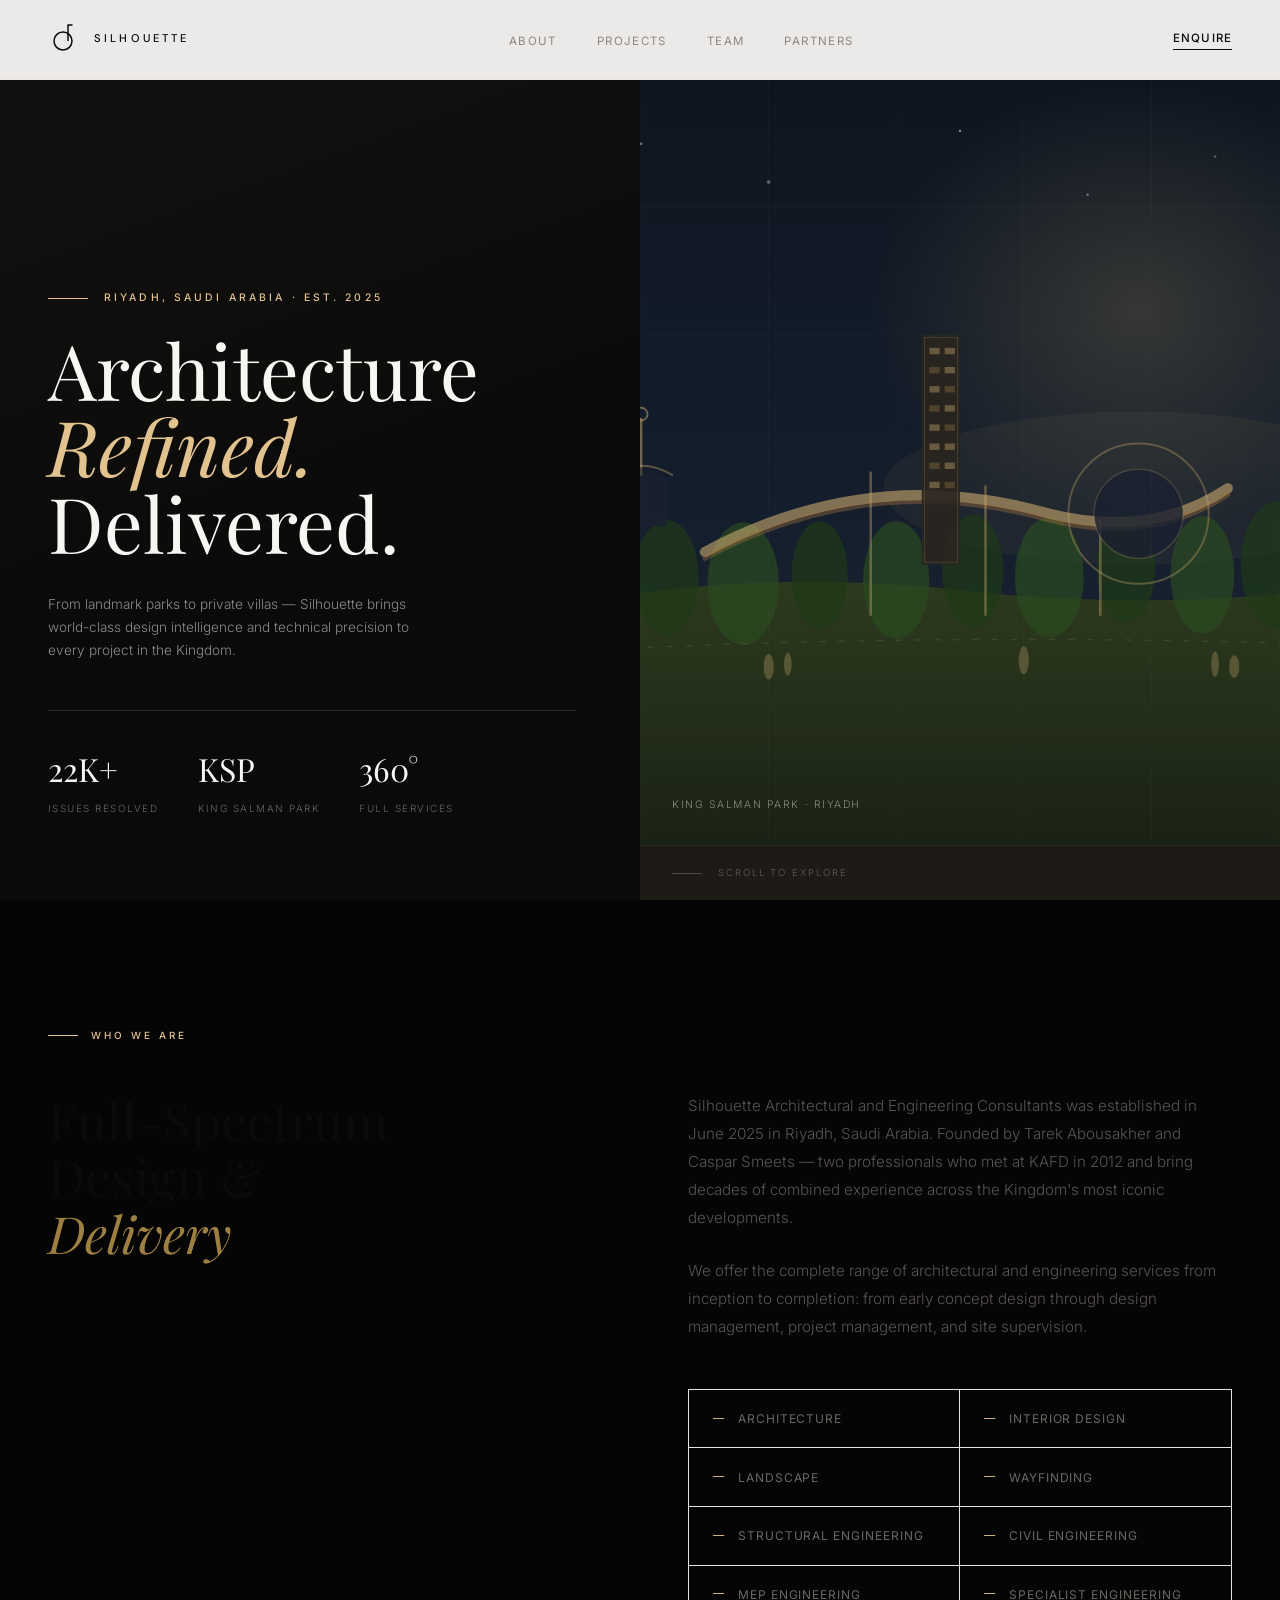
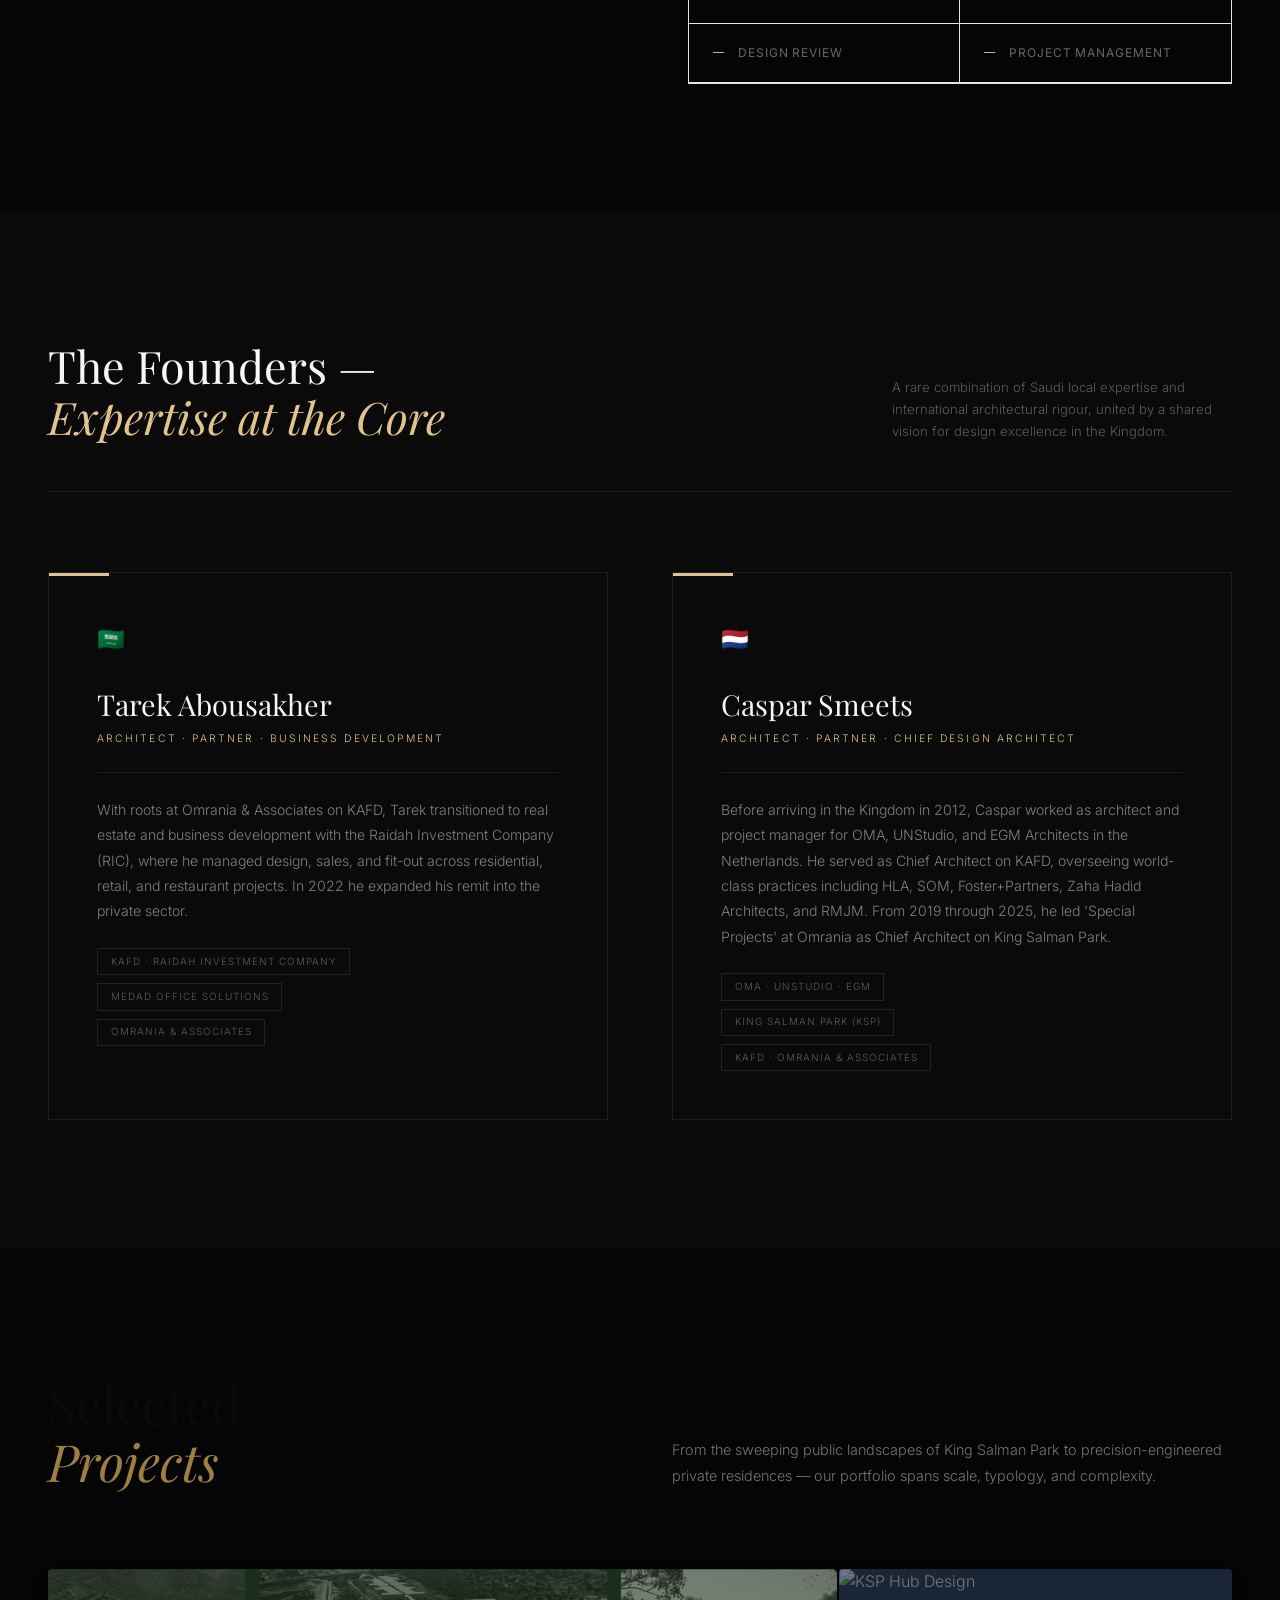
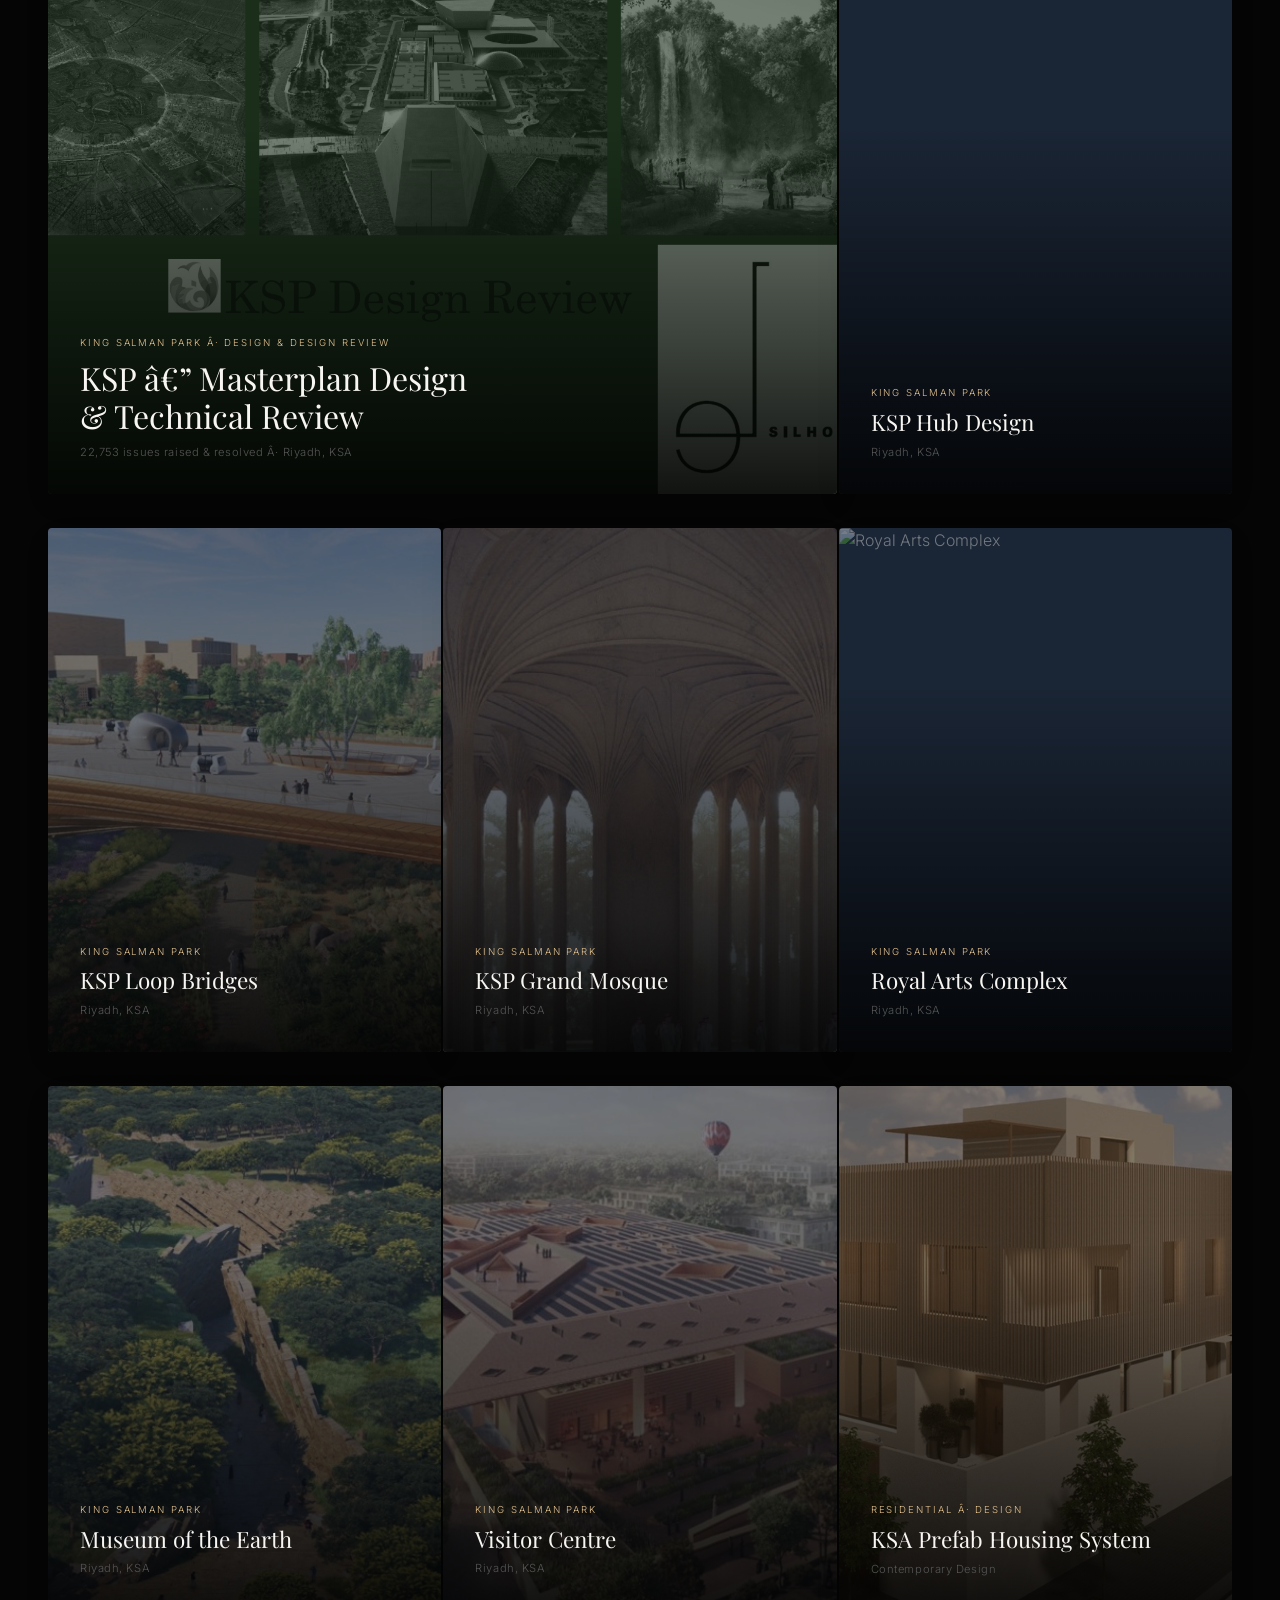
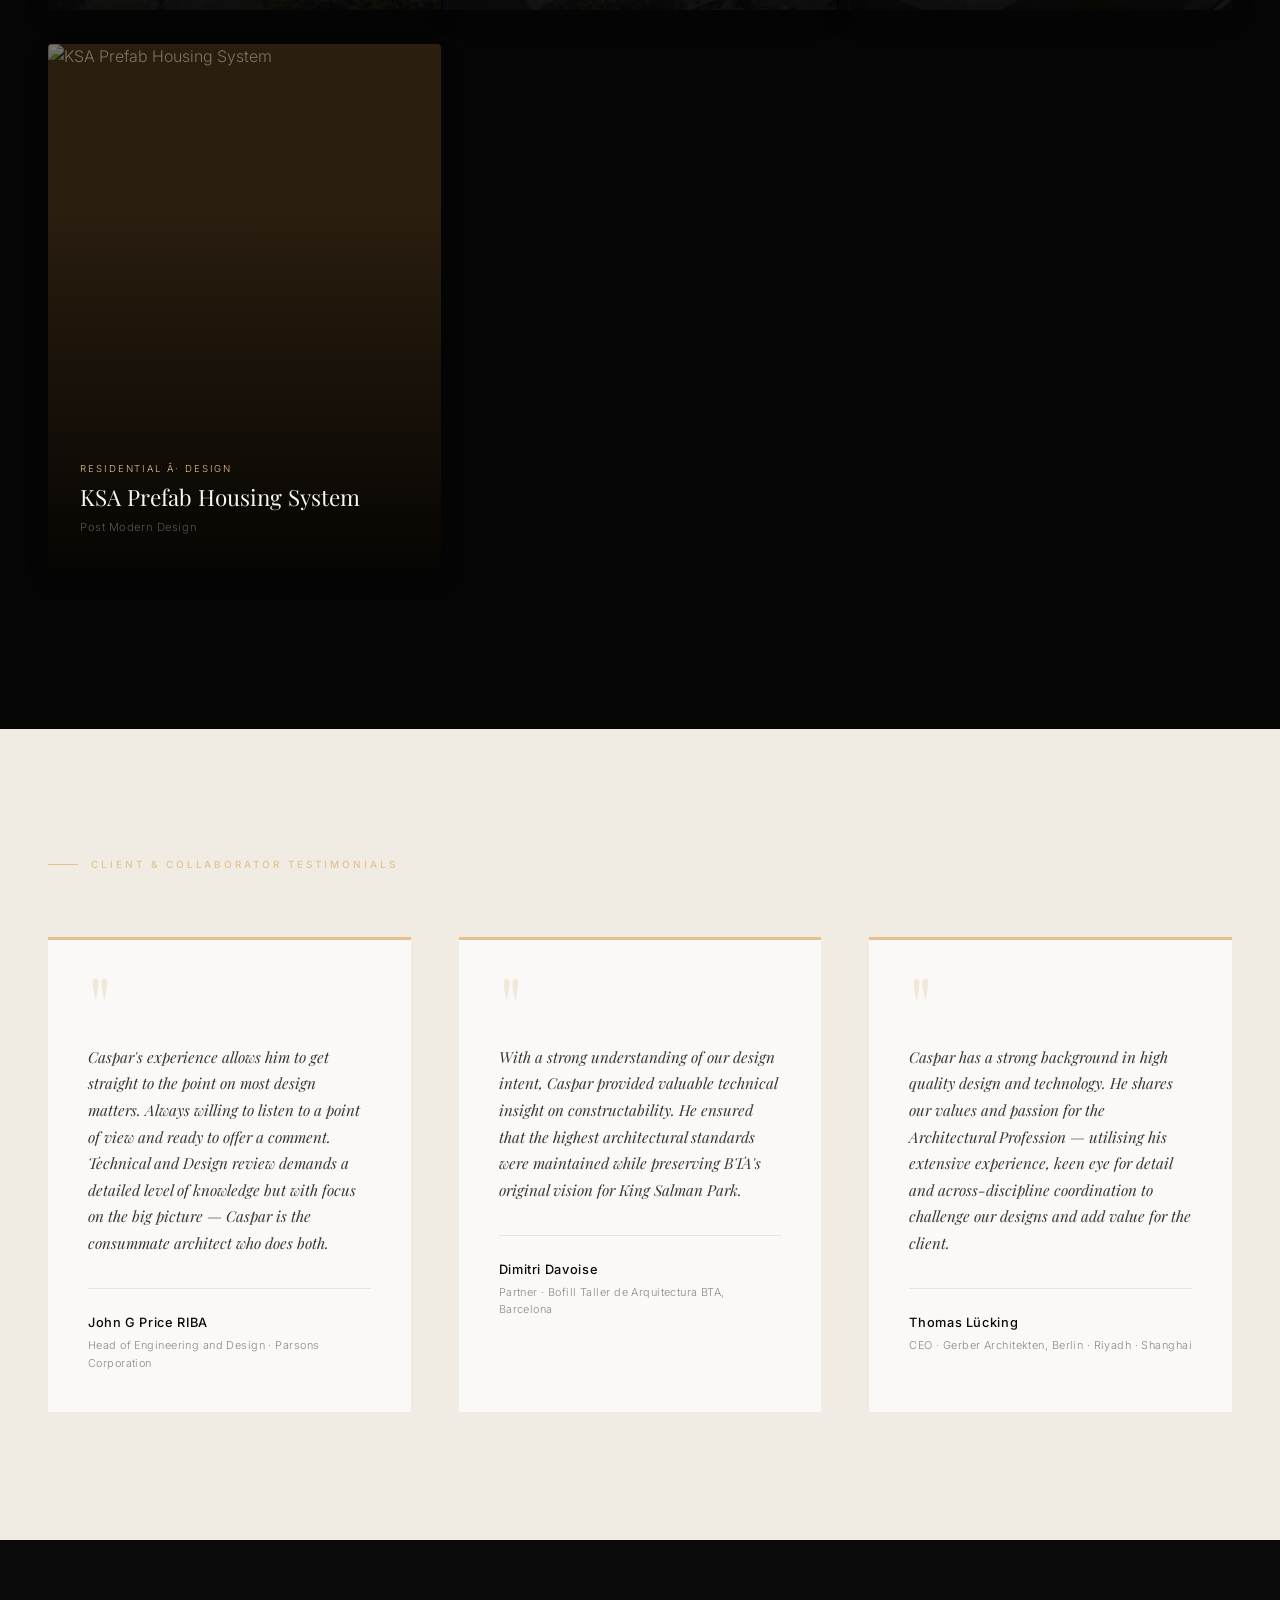
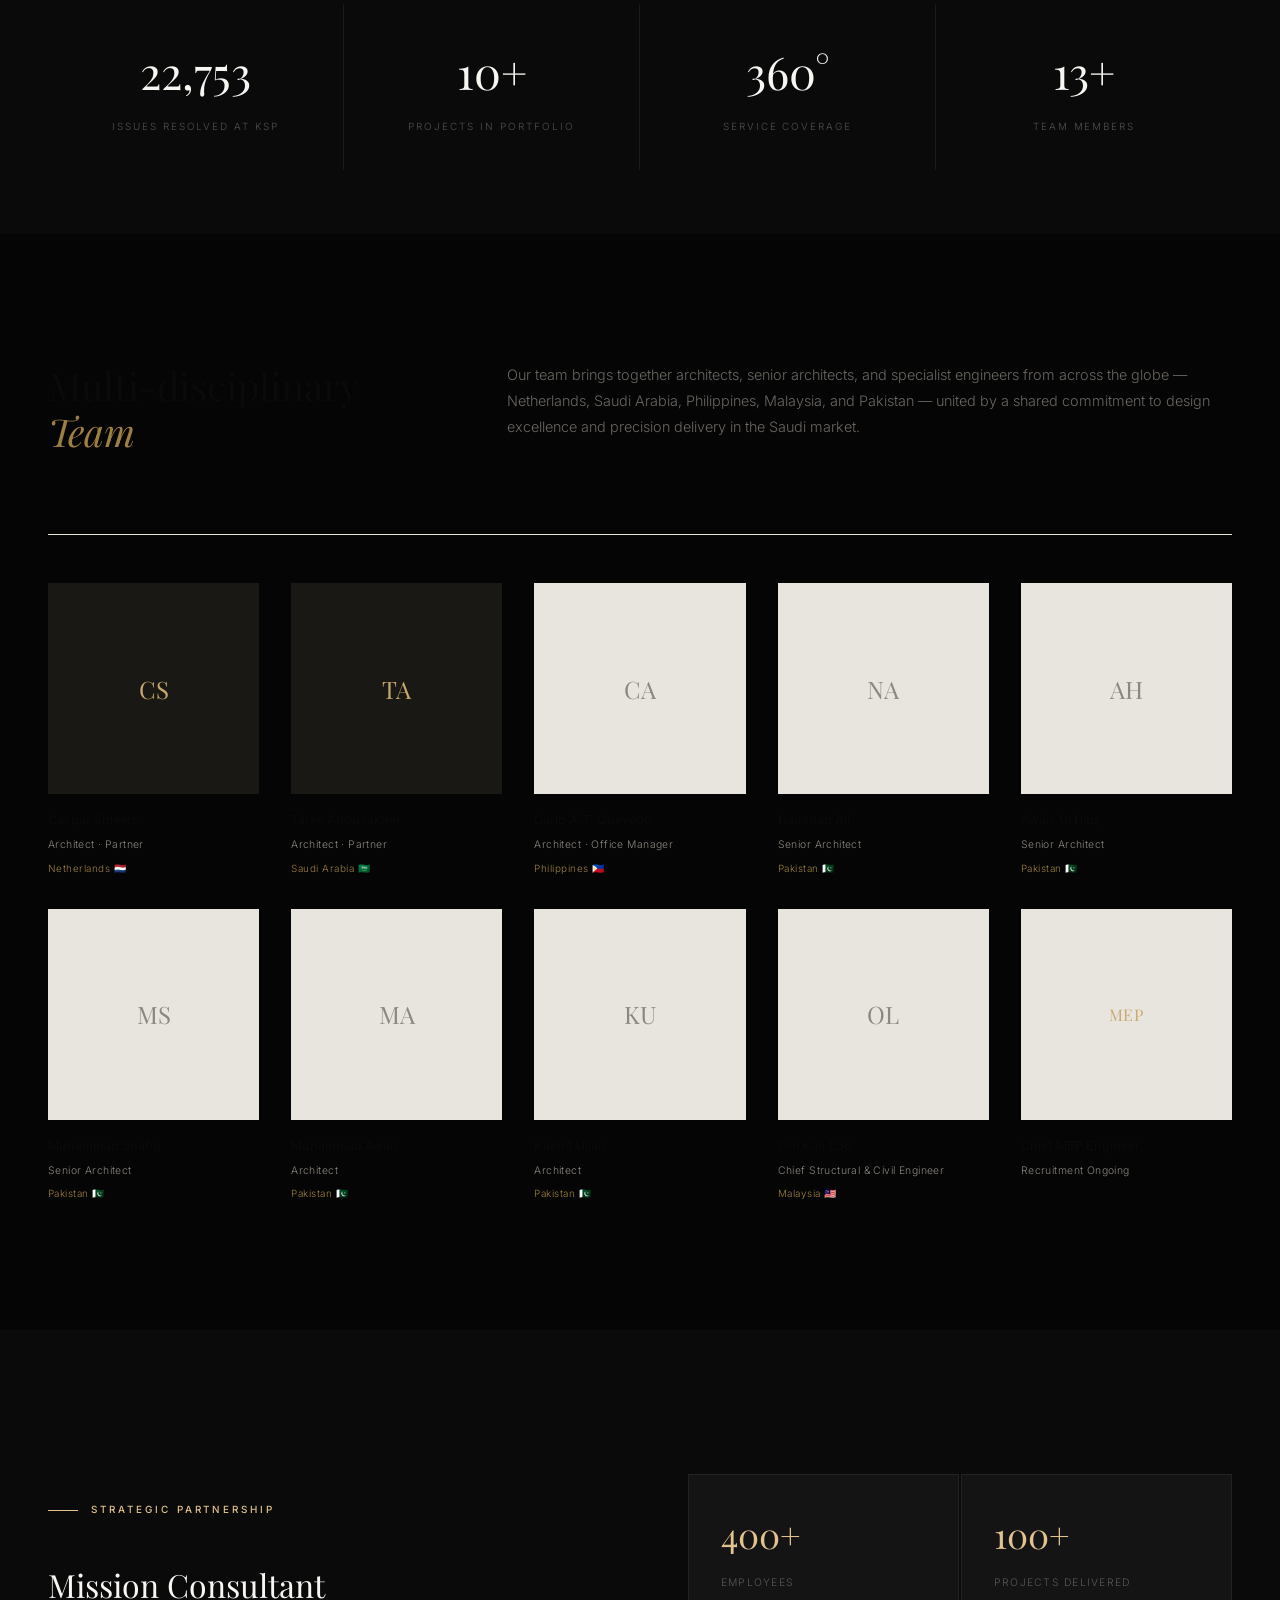
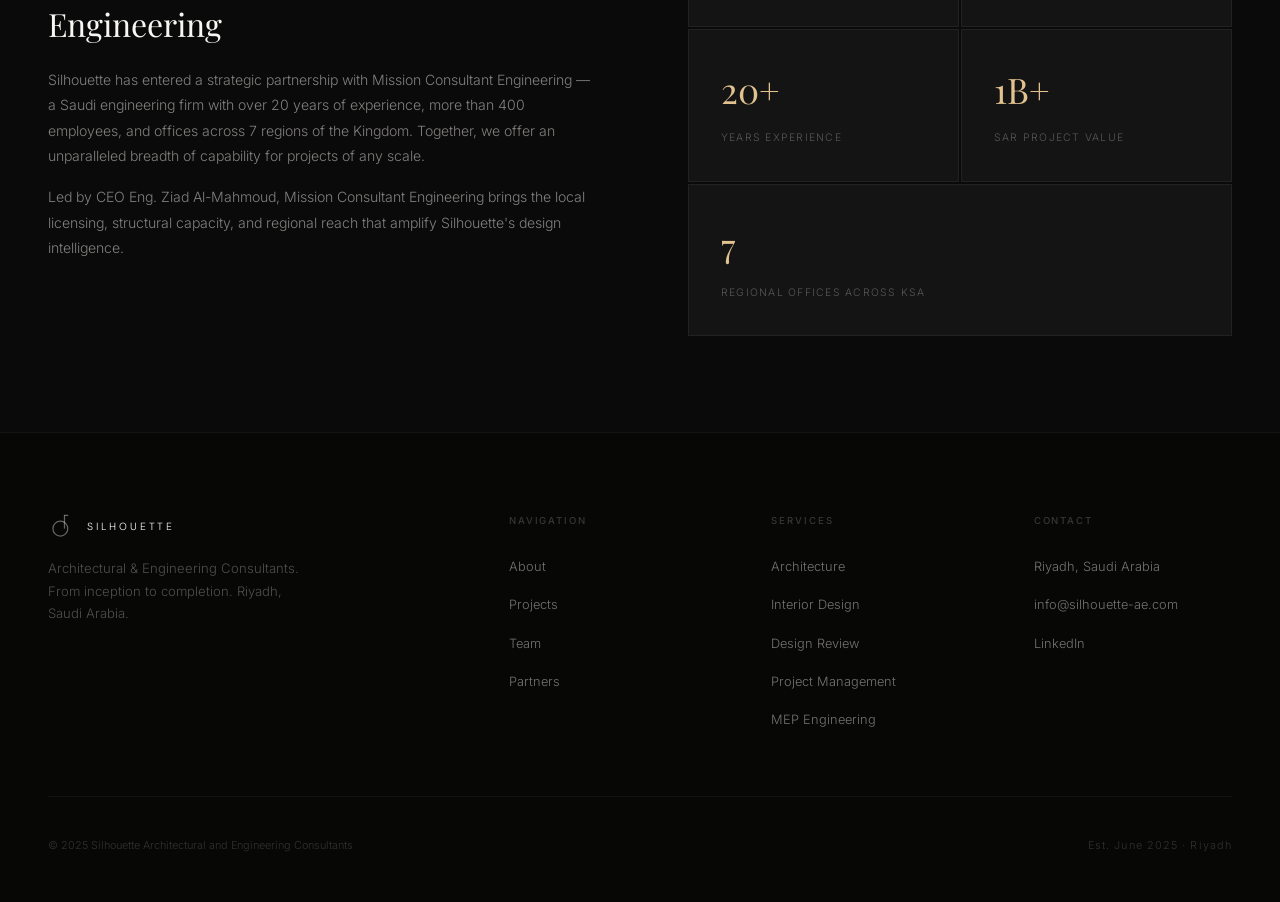
==== commit 155f0aae: "Update project images in combined.html" ====
--- a/combined.html
+++ b/combined.html
@@ -1642,304 +1642,105 @@
       From the sweeping public landscapes of King Salman Park to precision-engineered private residences — our portfolio spans scale, typology, and complexity.
     </p>
   </div>
-  <div class="projects-grid">
-
-    <!-- KSP – Featured -->
+    <div class="projects-grid">
+
+    <!-- KSP Design Review â€“ Featured -->
     <div class="project-card featured" style="background:#1a2e1a;">
-      <div class="project-bg bg-ksp" style="inset:0; position:absolute;"></div>
-      <svg style="position:absolute;inset:0;width:100%;height:100%;opacity:0.18;" viewBox="0 0 800 500" preserveAspectRatio="xMidYMid slice" xmlns="http://www.w3.org/2000/svg">
-        <defs>
-          <radialGradient id="pg" cx="50%" cy="60%" r="50%">
-            <stop offset="0%" style="stop-color:#4a8a30;stop-opacity:0.3"/>
-            <stop offset="100%" style="stop-color:#1a2e1a;stop-opacity:0"/>
-          </radialGradient>
-        </defs>
-        <rect width="800" height="500" fill="url(#pg)"/>
-        <ellipse cx="400" cy="300" rx="300" ry="200" fill="none" stroke="#c8a96e" stroke-width="1" opacity="0.5"/>
-        <ellipse cx="400" cy="300" rx="200" ry="130" fill="none" stroke="#c8a96e" stroke-width="1" opacity="0.35"/>
-        <ellipse cx="400" cy="300" rx="100" ry="65" fill="none" stroke="#c8a96e" stroke-width="1" opacity="0.2"/>
-        <line x1="100" y1="300" x2="700" y2="300" stroke="#c8a96e" stroke-width="0.5" opacity="0.2"/>
-        <line x1="400" y1="100" x2="400" y2="500" stroke="#c8a96e" stroke-width="0.5" opacity="0.2"/>
-        <circle cx="400" cy="300" r="8" fill="#c8a96e" opacity="0.4"/>
-        <g fill="none" stroke="#c8a96e" stroke-width="0.5" opacity="0.2">
-          <line x1="400" y1="170" x2="220" y2="355"/>
-          <line x1="400" y1="170" x2="580" y2="355"/>
-          <line x1="400" y1="170" x2="160" y2="260"/>
-          <line x1="400" y1="170" x2="640" y2="260"/>
-          <line x1="400" y1="170" x2="400" y2="500"/>
-        </g>
-        <g fill="#c8a96e" opacity="0.5">
-          <circle cx="220" cy="355" r="4"/>
-          <circle cx="580" cy="355" r="4"/>
-          <circle cx="160" cy="260" r="4"/>
-          <circle cx="640" cy="260" r="4"/>
-          <circle cx="400" cy="170" r="5"/>
-        </g>
-      </svg>
+      <img src="images/KSP Design Review.png" alt="KSP Design Review" style="position:absolute;inset:0;width:100%;height:100%;object-fit:cover;opacity:0.4;transition:transform 0.6s ease;" class="project-bg">
       <div class="project-overlay">
-        <span class="project-cat">King Salman Park · Design & Design Review</span>
-        <h3 class="project-name">KSP — Masterplan Design<br>& Technical Review</h3>
-        <p class="project-loc">22,753 issues raised & resolved · Riyadh, KSA</p>
-      </div>
-      <div class="project-arrow">↗</div>
-    </div>
-
-    <!-- Riyadh Tower -->
+        <span class="project-cat">King Salman Park Â· Design & Design Review</span>
+        <h3 class="project-name">KSP â€” Masterplan Design<br>& Technical Review</h3>
+        <p class="project-loc">22,753 issues raised & resolved Â· Riyadh, KSA</p>
+      </div>
+      <div class="project-arrow">â†—</div>
+    </div>
+
+    <!-- KSP Hub Design -->
     <div class="project-card" style="background:#1a2535;">
-      <div class="project-bg bg-tower" style="position:absolute;inset:0;"></div>
-      <svg style="position:absolute;inset:0;width:100%;height:100%;opacity:0.25;" viewBox="0 0 400 500" preserveAspectRatio="xMidYMid slice" xmlns="http://www.w3.org/2000/svg">
-        <rect width="400" height="500" fill="#0d1520"/>
-        <rect x="170" y="80" width="60" height="350" fill="#1e2a3a"/>
-        <rect x="175" y="85" width="50" height="340" fill="none" stroke="#c8a96e" stroke-width="0.5" opacity="0.5"/>
-        <g fill="#c8a96e" opacity="0.3">
-          <rect x="178" y="95" width="12" height="8"/>
-          <rect x="195" y="95" width="12" height="8"/>
-          <rect x="212" y="95" width="8" height="8"/>
-          <rect x="178" y="115" width="12" height="8"/>
-          <rect x="195" y="115" width="12" height="8"/>
-          <rect x="212" y="115" width="8" height="8"/>
-          <rect x="178" y="135" width="12" height="8"/>
-          <rect x="195" y="135" width="12" height="8"/>
-          <rect x="178" y="155" width="12" height="8"/>
-          <rect x="195" y="155" width="12" height="8"/>
-          <rect x="212" y="155" width="8" height="8"/>
-          <rect x="178" y="175" width="12" height="8"/>
-          <rect x="195" y="175" width="12" height="8"/>
-          <rect x="178" y="195" width="12" height="8"/>
-          <rect x="195" y="195" width="12" height="8"/>
-          <rect x="212" y="195" width="8" height="8"/>
-          <rect x="178" y="215" width="12" height="8"/>
-          <rect x="195" y="215" width="12" height="8"/>
-          <rect x="212" y="215" width="8" height="8"/>
-          <rect x="178" y="235" width="12" height="8"/>
-          <rect x="195" y="235" width="12" height="8"/>
-          <rect x="178" y="255" width="12" height="8"/>
-          <rect x="195" y="255" width="12" height="8"/>
-          <rect x="212" y="255" width="8" height="8"/>
-        </g>
-        <!-- Skyline background -->
-        <rect x="50" y="280" width="40" height="150" fill="#162030" opacity="0.7"/>
-        <rect x="95" y="320" width="25" height="110" fill="#162030" opacity="0.7"/>
-        <rect x="280" y="260" width="50" height="170" fill="#162030" opacity="0.7"/>
-        <rect x="335" y="300" width="30" height="130" fill="#162030" opacity="0.7"/>
-        <circle cx="250" cy="60" r="20" fill="#c8a96e" opacity="0.15"/>
-      </svg>
+      <img src="images/KSP Hub Design.png" alt="KSP Hub Design" style="position:absolute;inset:0;width:100%;height:100%;object-fit:cover;opacity:0.4;transition:transform 0.6s ease;" class="project-bg">
       <div class="project-overlay">
-        <span class="project-cat">Tower Design</span>
-        <h3 class="project-name">Riyadh Tower</h3>
-        <p class="project-loc">New addition to the Riyadh Skyline</p>
-      </div>
-      <div class="project-arrow">↗</div>
-    </div>
-
-    <!-- Prefab Housing -->
+        <span class="project-cat">King Salman Park</span>
+        <h3 class="project-name">KSP Hub Design</h3>
+        <p class="project-loc">Riyadh, KSA</p>
+      </div>
+      <div class="project-arrow">â†—</div>
+    </div>
+
+    <!-- KSP Loop Bridges -->
+    <div class="project-card" style="background:#1a2535;">
+      <img src="images/KSP Loop Bridges.jpg" alt="KSP Loop Bridges" style="position:absolute;inset:0;width:100%;height:100%;object-fit:cover;opacity:0.4;transition:transform 0.6s ease;" class="project-bg">
+      <div class="project-overlay">
+        <span class="project-cat">King Salman Park</span>
+        <h3 class="project-name">KSP Loop Bridges</h3>
+        <p class="project-loc">Riyadh, KSA</p>
+      </div>
+      <div class="project-arrow">â†—</div>
+    </div>
+
+    <!-- KSP Grand Mosque -->
+    <div class="project-card" style="background:#1a2535;">
+      <img src="images/KSP Grand Mosque.jpg" alt="KSP Grand Mosque" style="position:absolute;inset:0;width:100%;height:100%;object-fit:cover;opacity:0.4;transition:transform 0.6s ease;" class="project-bg">
+      <div class="project-overlay">
+        <span class="project-cat">King Salman Park</span>
+        <h3 class="project-name">KSP Grand Mosque</h3>
+        <p class="project-loc">Riyadh, KSA</p>
+      </div>
+      <div class="project-arrow">â†—</div>
+    </div>
+
+    <!-- Royal Arts Complex -->
+    <div class="project-card" style="background:#1a2535;">
+      <img src="images/Royal Arts Complex.png" alt="Royal Arts Complex" style="position:absolute;inset:0;width:100%;height:100%;object-fit:cover;opacity:0.4;transition:transform 0.6s ease;" class="project-bg">
+      <div class="project-overlay">
+        <span class="project-cat">King Salman Park</span>
+        <h3 class="project-name">Royal Arts Complex</h3>
+        <p class="project-loc">Riyadh, KSA</p>
+      </div>
+      <div class="project-arrow">â†—</div>
+    </div>
+
+    <!-- Museum of the Earth -->
+    <div class="project-card" style="background:#1a2535;">
+      <img src="images/Museum of the Earth.jpg" alt="Museum of the Earth" style="position:absolute;inset:0;width:100%;height:100%;object-fit:cover;opacity:0.4;transition:transform 0.6s ease;" class="project-bg">
+      <div class="project-overlay">
+        <span class="project-cat">King Salman Park</span>
+        <h3 class="project-name">Museum of the Earth</h3>
+        <p class="project-loc">Riyadh, KSA</p>
+      </div>
+      <div class="project-arrow">â†—</div>
+    </div>
+
+    <!-- Visitor Centre -->
+    <div class="project-card" style="background:#1a2535;">
+      <img src="images/Visitor Centre.jpg" alt="Visitor Centre" style="position:absolute;inset:0;width:100%;height:100%;object-fit:cover;opacity:0.4;transition:transform 0.6s ease;" class="project-bg">
+      <div class="project-overlay">
+        <span class="project-cat">King Salman Park</span>
+        <h3 class="project-name">Visitor Centre</h3>
+        <p class="project-loc">Riyadh, KSA</p>
+      </div>
+      <div class="project-arrow">â†—</div>
+    </div>
+
+    <!-- Prefab Housing Contemporary -->
     <div class="project-card" style="background:#2a1e0f;">
-      <div class="project-bg bg-prefab" style="position:absolute;inset:0;"></div>
-      <svg style="position:absolute;inset:0;width:100%;height:100%;opacity:0.3;" viewBox="0 0 400 500" preserveAspectRatio="xMidYMid slice" xmlns="http://www.w3.org/2000/svg">
-        <rect width="400" height="500" fill="#2a1e0f"/>
-        <!-- Building facade with vertical slats (contemporary design) -->
-        <rect x="60" y="150" width="280" height="250" fill="#1e1408"/>
-        <g fill="#c8a96e" opacity="0.35">
-          <rect x="70" y="155" width="4" height="240"/>
-          <rect x="82" y="155" width="4" height="240"/>
-          <rect x="94" y="155" width="4" height="240"/>
-          <rect x="106" y="155" width="4" height="240"/>
-          <rect x="118" y="155" width="4" height="240"/>
-          <rect x="130" y="155" width="4" height="240"/>
-          <rect x="142" y="155" width="4" height="240"/>
-          <rect x="154" y="155" width="4" height="240"/>
-          <rect x="166" y="155" width="4" height="240"/>
-          <rect x="178" y="155" width="4" height="240"/>
-          <rect x="190" y="155" width="4" height="240"/>
-          <rect x="202" y="155" width="4" height="240"/>
-          <rect x="214" y="155" width="4" height="240"/>
-          <rect x="226" y="155" width="4" height="240"/>
-          <rect x="238" y="155" width="4" height="240"/>
-          <rect x="250" y="155" width="4" height="240"/>
-          <rect x="262" y="155" width="4" height="240"/>
-          <rect x="274" y="155" width="4" height="240"/>
-          <rect x="286" y="155" width="4" height="240"/>
-          <rect x="298" y="155" width="4" height="240"/>
-          <rect x="310" y="155" width="4" height="240"/>
-          <rect x="322" y="155" width="4" height="240"/>
-        </g>
-        <!-- Roof overhang -->
-        <rect x="40" y="140" width="320" height="18" fill="#c8a96e" opacity="0.25"/>
-        <!-- Windows -->
-        <rect x="80" y="200" width="60" height="70" fill="#0a0a12" opacity="0.8"/>
-        <rect x="160" y="200" width="80" height="70" fill="#0a0a12" opacity="0.8"/>
-        <rect x="260" y="200" width="60" height="70" fill="#0a0a12" opacity="0.8"/>
-        <!-- Ground -->
-        <rect x="0" y="400" width="400" height="100" fill="#1a1008"/>
-        <rect x="0" y="380" width="400" height="30" fill="#241808" opacity="0.8"/>
-      </svg>
+      <img src="images/KSA Prefab Housing System - Contemporary Design.jpg" alt="KSA Prefab Housing System" style="position:absolute;inset:0;width:100%;height:100%;object-fit:cover;opacity:0.4;transition:transform 0.6s ease;" class="project-bg">
       <div class="project-overlay">
-        <span class="project-cat">Residential · Design</span>
+        <span class="project-cat">Residential Â· Design</span>
         <h3 class="project-name">KSA Prefab Housing System</h3>
-        <p class="project-loc">Contemporary · Post-Modern · Avantgarde</p>
-      </div>
-      <div class="project-arrow">↗</div>
-    </div>
-
-    <!-- Private Villa -->
-    <div class="project-card" style="background:#1e1005;">
-      <div class="project-bg bg-villa" style="position:absolute;inset:0;"></div>
-      <svg style="position:absolute;inset:0;width:100%;height:100%;opacity:0.28;" viewBox="0 0 400 500" preserveAspectRatio="xMidYMid slice" xmlns="http://www.w3.org/2000/svg">
-        <rect width="400" height="500" fill="#1e1005"/>
-        <!-- Villa with travertine facade -->
-        <rect x="50" y="200" width="300" height="200" fill="#2e2010"/>
-        <!-- Stone texture lines -->
-        <g stroke="#c8a96e" stroke-width="0.5" opacity="0.2">
-          <line x1="50" y1="220" x2="350" y2="220"/>
-          <line x1="50" y1="240" x2="350" y2="240"/>
-          <line x1="50" y1="260" x2="350" y2="260"/>
-          <line x1="50" y1="280" x2="350" y2="280"/>
-          <line x1="50" y1="300" x2="350" y2="300"/>
-          <line x1="50" y1="320" x2="350" y2="320"/>
-          <line x1="50" y1="340" x2="350" y2="340"/>
-          <line x1="50" y1="360" x2="350" y2="360"/>
-          <line x1="50" y1="380" x2="350" y2="380"/>
-        </g>
-        <!-- Vertical columns detail -->
-        <g fill="#c8a96e" opacity="0.15">
-          <rect x="80" y="200" width="8" height="200"/>
-          <rect x="140" y="200" width="8" height="200"/>
-          <rect x="200" y="200" width="8" height="200"/>
-          <rect x="260" y="200" width="8" height="200"/>
-          <rect x="320" y="200" width="8" height="200"/>
-        </g>
-        <!-- Windows with wooden louvres -->
-        <rect x="90" y="240" width="80" height="60" fill="#1a1000" opacity="0.9"/>
-        <rect x="230" y="240" width="80" height="60" fill="#1a1000" opacity="0.9"/>
-        <g stroke="#c8a96e" stroke-width="1" opacity="0.3">
-          <line x1="90" y1="255" x2="170" y2="255"/>
-          <line x1="90" y1="265" x2="170" y2="265"/>
-          <line x1="90" y1="275" x2="170" y2="275"/>
-          <line x1="90" y1="285" x2="170" y2="285"/>
-          <line x1="230" y1="255" x2="310" y2="255"/>
-          <line x1="230" y1="265" x2="310" y2="265"/>
-          <line x1="230" y1="275" x2="310" y2="275"/>
-          <line x1="230" y1="285" x2="310" y2="285"/>
-        </g>
-        <!-- Roof terrace -->
-        <rect x="50" y="185" width="300" height="20" fill="#3a2815" opacity="0.8"/>
-        <!-- Roof overhang projection -->
-        <rect x="30" y="178" width="340" height="12" fill="#c8a96e" opacity="0.2"/>
-        <!-- Entry gate/wall -->
-        <rect x="0" y="380" width="400" height="40" fill="#241a10"/>
-        <!-- Trees -->
-        <ellipse cx="30" cy="350" rx="15" ry="30" fill="#1a3010" opacity="0.6"/>
-        <ellipse cx="370" cy="345" rx="15" ry="30" fill="#1a3010" opacity="0.6"/>
-      </svg>
+        <p class="project-loc">Contemporary Design</p>
+      </div>
+      <div class="project-arrow">â†—</div>
+    </div>
+
+    <!-- Prefab Housing Post Modern -->
+    <div class="project-card" style="background:#2a1e0f;">
+      <img src="images/KSA Prefab Housing System - Post Modern Design.png" alt="KSA Prefab Housing System" style="position:absolute;inset:0;width:100%;height:100%;object-fit:cover;opacity:0.4;transition:transform 0.6s ease;" class="project-bg">
       <div class="project-overlay">
-        <span class="project-cat">Private Residential · Facade Design</span>
-        <h3 class="project-name">Private Villa</h3>
-        <p class="project-loc">An Nakheel District, Riyadh</p>
-      </div>
-      <div class="project-arrow">↗</div>
-    </div>
-
-    <!-- Tech HQ -->
-    <div class="project-card" style="background:#151512;">
-      <div class="project-bg bg-hq" style="position:absolute;inset:0;"></div>
-      <svg style="position:absolute;inset:0;width:100%;height:100%;opacity:0.3;" viewBox="0 0 400 500" preserveAspectRatio="xMidYMid slice" xmlns="http://www.w3.org/2000/svg">
-        <rect width="400" height="500" fill="#151512"/>
-        <!-- Office floorplan circles layout (Saudi Gaming HQ) -->
-        <circle cx="300" cy="220" r="80" fill="none" stroke="#c8a96e" stroke-width="1" opacity="0.4"/>
-        <circle cx="300" cy="220" r="55" fill="#1a1a15" opacity="0.8"/>
-        <circle cx="300" cy="220" r="55" fill="none" stroke="#c8a96e" stroke-width="0.5" opacity="0.3"/>
-        <circle cx="300" cy="220" r="20" fill="#2a4a20" opacity="0.5"/>
-        <!-- Radial desks -->
-        <g fill="#c8a96e" opacity="0.2">
-          <rect x="268" y="148" width="12" height="8" rx="1"/>
-          <rect x="248" y="162" width="12" height="8" rx="1" transform="rotate(-30 254 166)"/>
-          <rect x="240" y="188" width="12" height="8" rx="1" transform="rotate(-60 246 192)"/>
-          <rect x="244" y="218" width="12" height="8" rx="1"/>
-          <rect x="258" y="248" width="12" height="8" rx="1" transform="rotate(30 264 252)"/>
-          <rect x="282" y="265" width="12" height="8" rx="1" transform="rotate(60 288 269)"/>
-          <rect x="316" y="272" width="12" height="8" rx="1"/>
-          <rect x="340" y="258" width="12" height="8" rx="1" transform="rotate(-30 346 262)"/>
-          <rect x="352" y="232" width="12" height="8" rx="1" transform="rotate(-60 358 236)"/>
-          <rect x="350" y="200" width="12" height="8" rx="1"/>
-          <rect x="336" y="172" width="12" height="8" rx="1" transform="rotate(30 342 176)"/>
-          <rect x="312" y="155" width="12" height="8" rx="1" transform="rotate(60 318 159)"/>
-        </g>
-        <!-- Left side plan elements -->
-        <rect x="40" y="160" width="100" height="70" fill="#1e1e18" stroke="#c8a96e" stroke-width="0.5" opacity="0.6"/>
-        <rect x="50" y="170" width="80" height="50" fill="none" stroke="#c8a96e" stroke-width="0.5" opacity="0.3"/>
-        <rect x="40" y="250" width="100" height="50" fill="#1e1e18" stroke="#c8a96e" stroke-width="0.5" opacity="0.5"/>
-        <rect x="40" y="320" width="100" height="40" fill="#1e1e18" stroke="#c8a96e" stroke-width="0.5" opacity="0.4"/>
-        <!-- Grid lines -->
-        <g stroke="#c8a96e" stroke-width="0.3" opacity="0.1" stroke-dasharray="3,5">
-          <line x1="0" y1="160" x2="400" y2="160"/>
-          <line x1="0" y1="230" x2="400" y2="230"/>
-          <line x1="0" y1="300" x2="400" y2="300"/>
-          <line x1="140" y1="100" x2="140" y2="500"/>
-          <line x1="240" y1="100" x2="240" y2="500"/>
-        </g>
-      </svg>
-      <div class="project-overlay">
-        <span class="project-cat">Commercial · Fit-out Design</span>
-        <h3 class="project-name">Tech Company HQ</h3>
-        <p class="project-loc">North Riyadh, KSA</p>
-      </div>
-      <div class="project-arrow">↗</div>
-    </div>
-
-    <!-- Pool Project -->
-    <div class="project-card" style="background:#081520;">
-      <div class="project-bg bg-pool" style="position:absolute;inset:0;"></div>
-      <svg style="position:absolute;inset:0;width:100%;height:100%;opacity:0.35;" viewBox="0 0 400 500" preserveAspectRatio="xMidYMid slice" xmlns="http://www.w3.org/2000/svg">
-        <defs>
-          <linearGradient id="poolGrad" x1="0%" y1="0%" x2="100%" y2="100%">
-            <stop offset="0%" style="stop-color:#1a4060;stop-opacity:0.6"/>
-            <stop offset="100%" style="stop-color:#0a2035;stop-opacity:0.8"/>
-          </linearGradient>
-        </defs>
-        <rect width="400" height="500" fill="#081520"/>
-        <!-- Pool water -->
-        <rect x="60" y="200" width="280" height="160" rx="4" fill="url(#poolGrad)"/>
-        <!-- Pool shimmer lines -->
-        <g stroke="white" stroke-width="0.5" opacity="0.1">
-          <line x1="60" y1="220" x2="340" y2="220"/>
-          <line x1="60" y1="240" x2="340" y2="240"/>
-          <line x1="60" y1="260" x2="340" y2="260"/>
-          <line x1="60" y1="280" x2="340" y2="280"/>
-          <line x1="60" y1="300" x2="340" y2="300"/>
-          <line x1="60" y1="320" x2="340" y2="320"/>
-          <line x1="60" y1="340" x2="340" y2="340"/>
-        </g>
-        <!-- Terracotta wall -->
-        <rect x="320" y="140" width="80" height="220" fill="#8b3020" opacity="0.4"/>
-        <rect x="320" y="140" width="80" height="220" fill="none" stroke="#c8a96e" stroke-width="0.5" opacity="0.2"/>
-        <!-- Green wall -->
-        <rect x="0" y="140" width="65" height="220" fill="#1a4015" opacity="0.5"/>
-        <!-- Pergola -->
-        <rect x="40" y="130" width="320" height="12" fill="#f0e8d8" opacity="0.15"/>
-        <g stroke="#f0e8d8" stroke-width="3" opacity="0.12">
-          <line x1="80" y1="130" x2="80" y2="155"/>
-          <line x1="140" y1="130" x2="140" y2="155"/>
-          <line x1="200" y1="130" x2="200" y2="155"/>
-          <line x1="260" y1="130" x2="260" y2="155"/>
-          <line x1="320" y1="130" x2="320" y2="155"/>
-        </g>
-        <!-- Paving -->
-        <rect x="0" y="360" width="400" height="140" fill="#2a1e10" opacity="0.5"/>
-        <g stroke="#c8a96e" stroke-width="0.3" opacity="0.15">
-          <line x1="0" y1="380" x2="400" y2="380"/>
-          <line x1="0" y1="400" x2="400" y2="400"/>
-          <line x1="0" y1="420" x2="400" y2="420"/>
-          <line x1="100" y1="360" x2="100" y2="500"/>
-          <line x1="200" y1="360" x2="200" y2="500"/>
-          <line x1="300" y1="360" x2="300" y2="500"/>
-        </g>
-      </svg>
-      <div class="project-overlay">
-        <span class="project-cat">Residential · Landscape</span>
-        <h3 class="project-name">Private Pool</h3>
-        <p class="project-loc">King Salman District, Riyadh</p>
-      </div>
-      <div class="project-arrow">↗</div>
+        <span class="project-cat">Residential Â· Design</span>
+        <h3 class="project-name">KSA Prefab Housing System</h3>
+        <p class="project-loc">Post Modern Design</p>
+      </div>
+      <div class="project-arrow">â†—</div>
     </div>
 
   </div>
@@ -2240,3 +2041,4 @@
 </body>
 </html>
 
+
